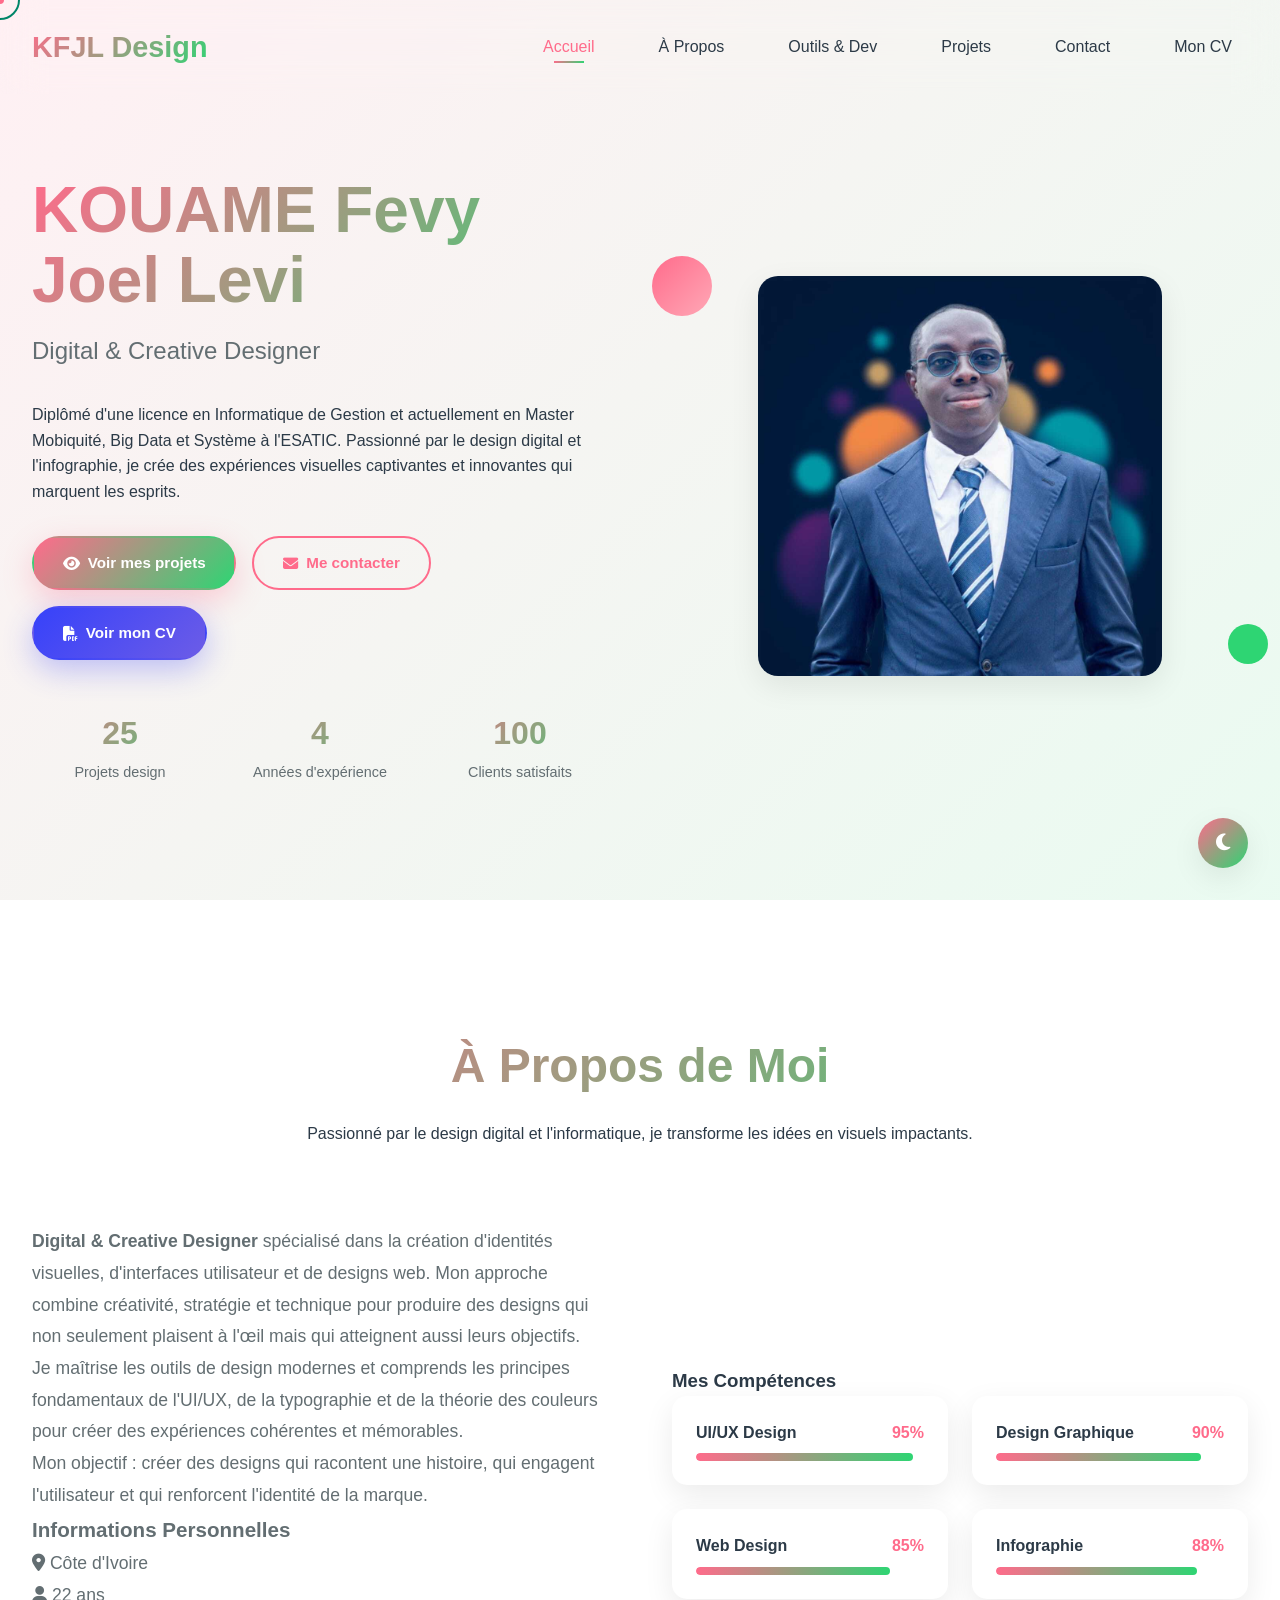
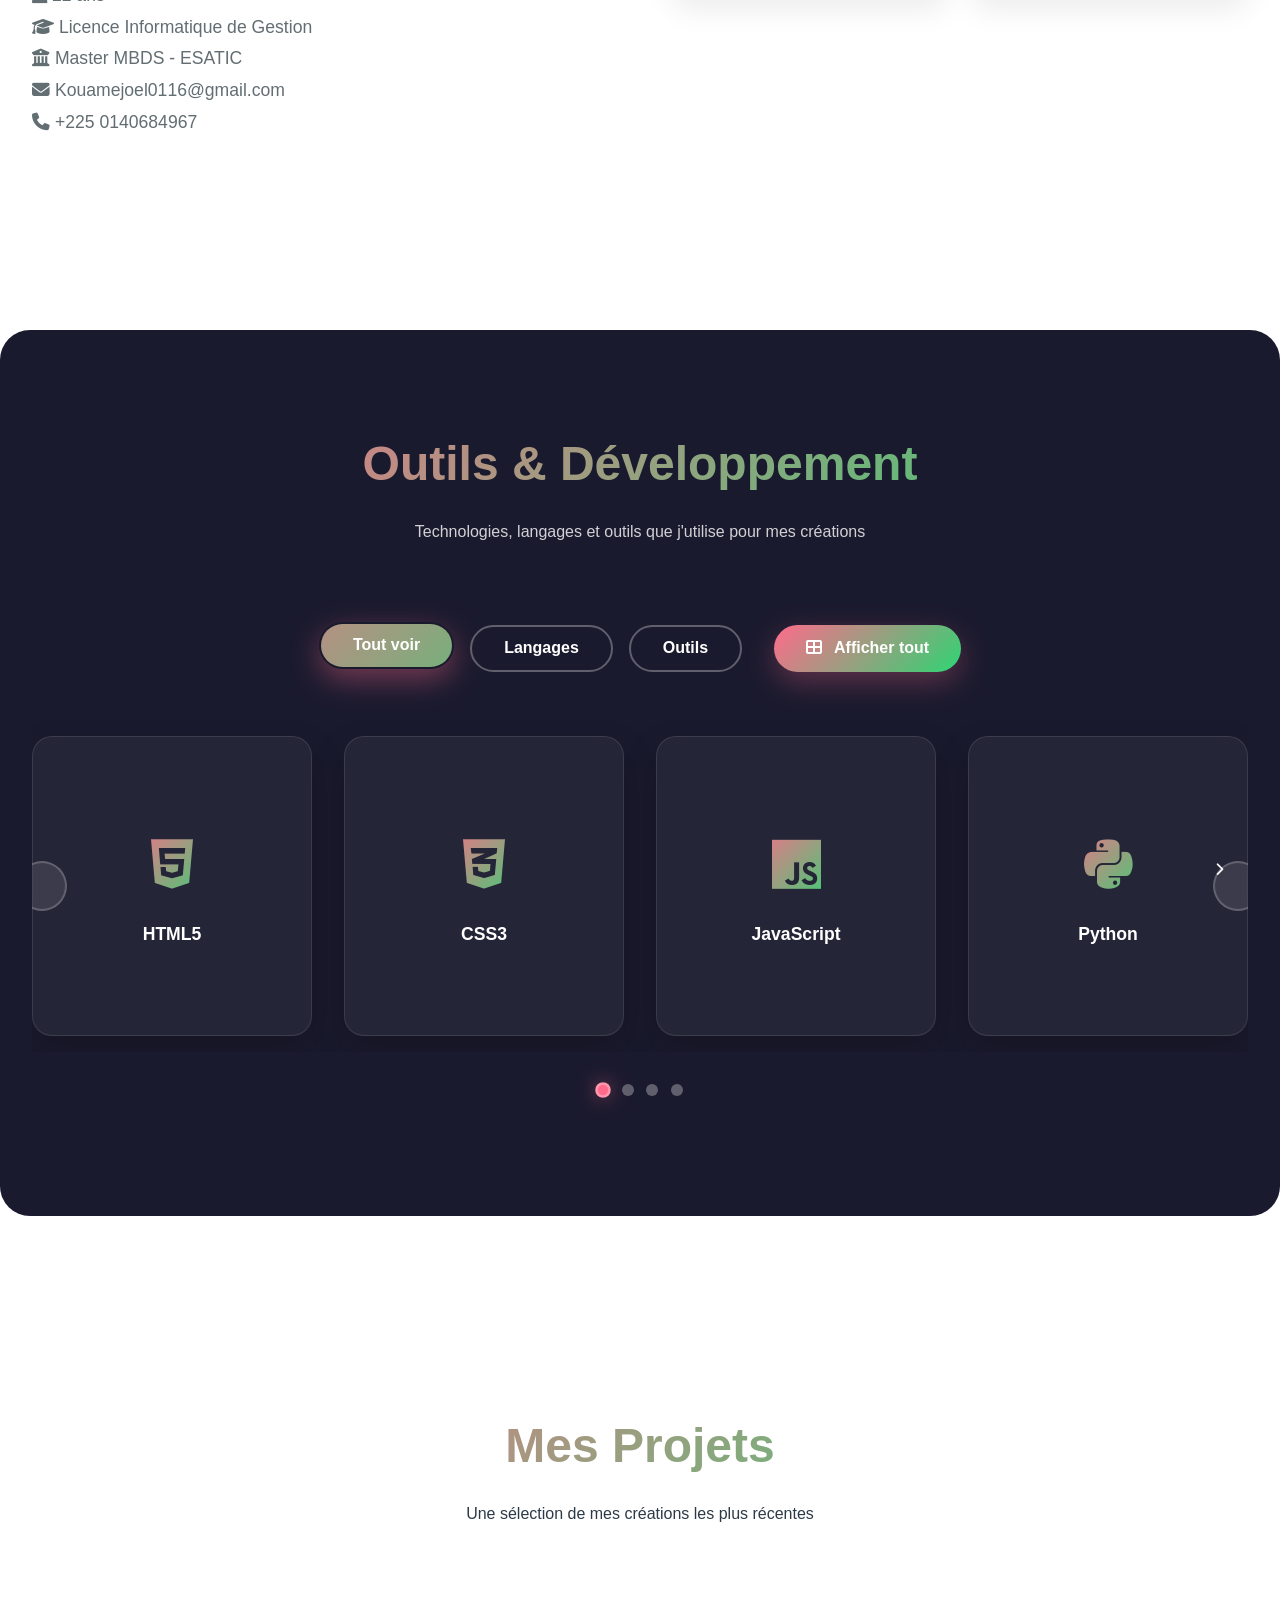
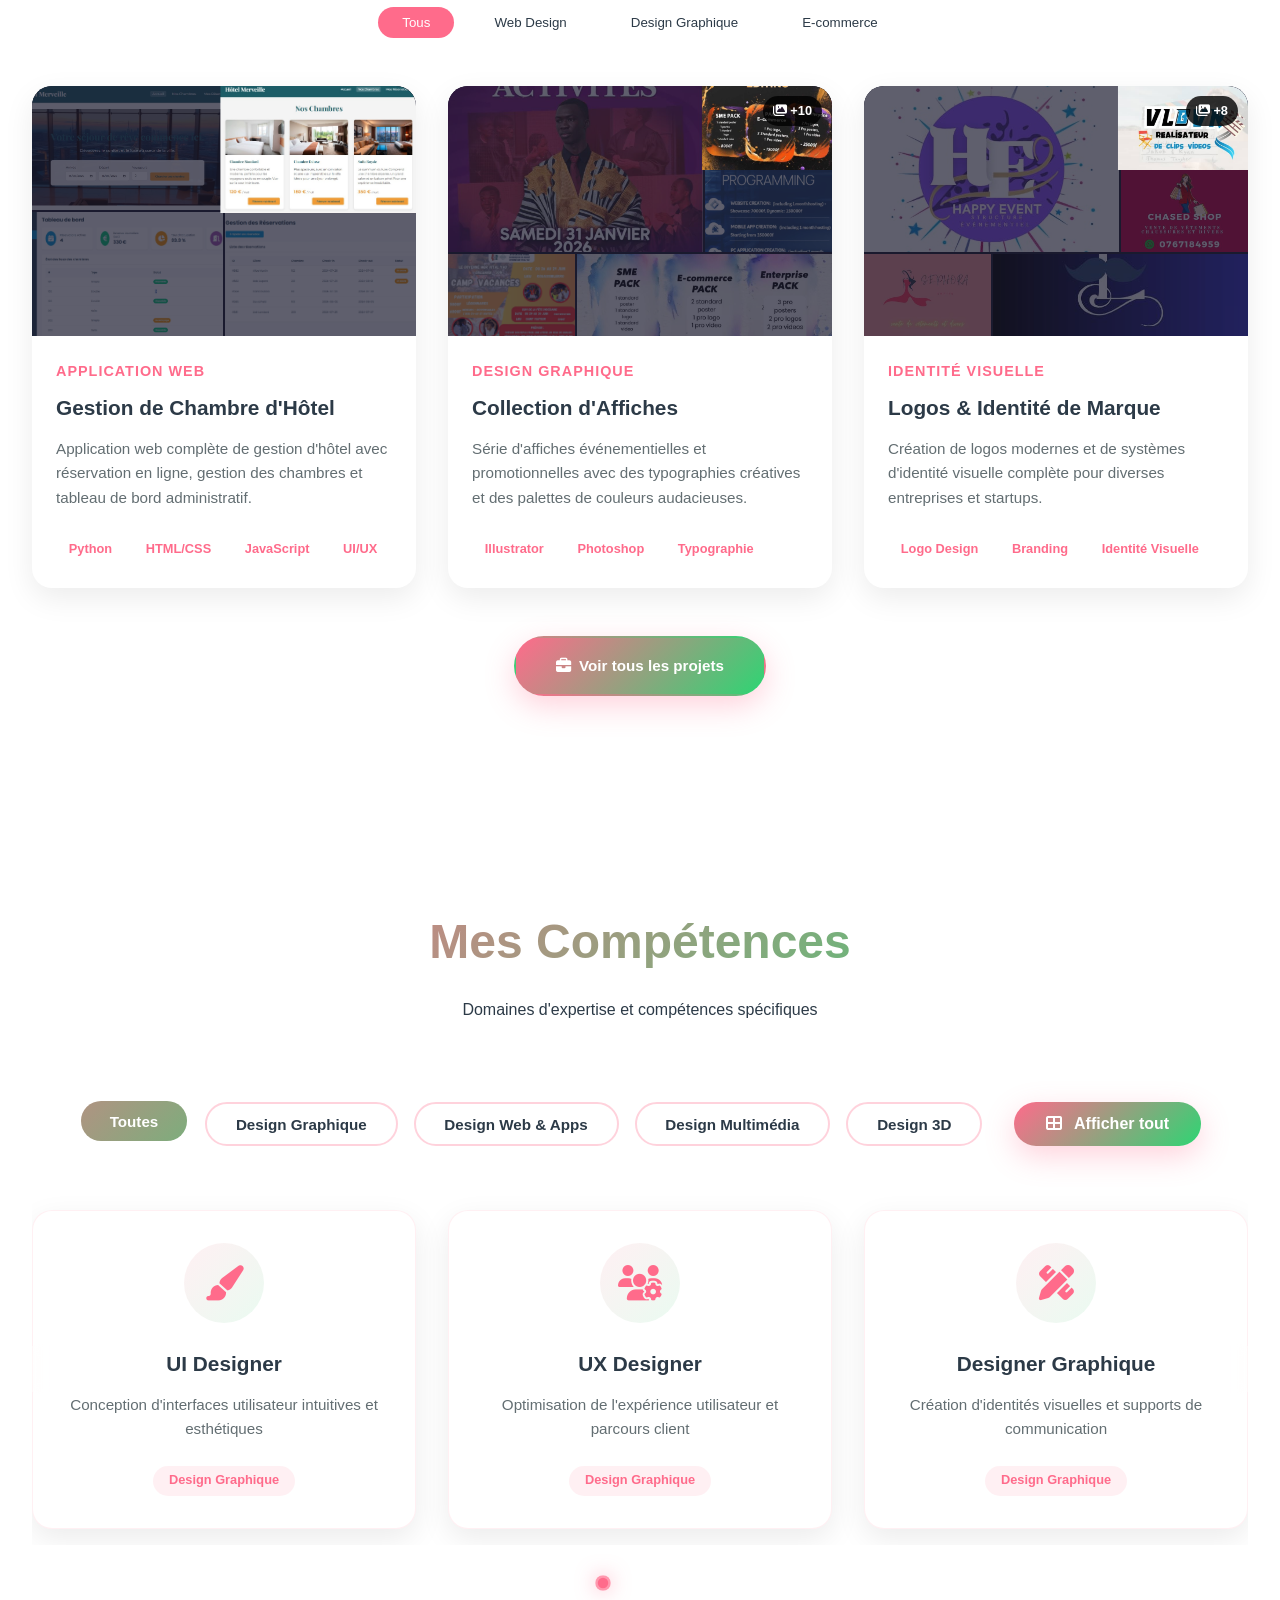
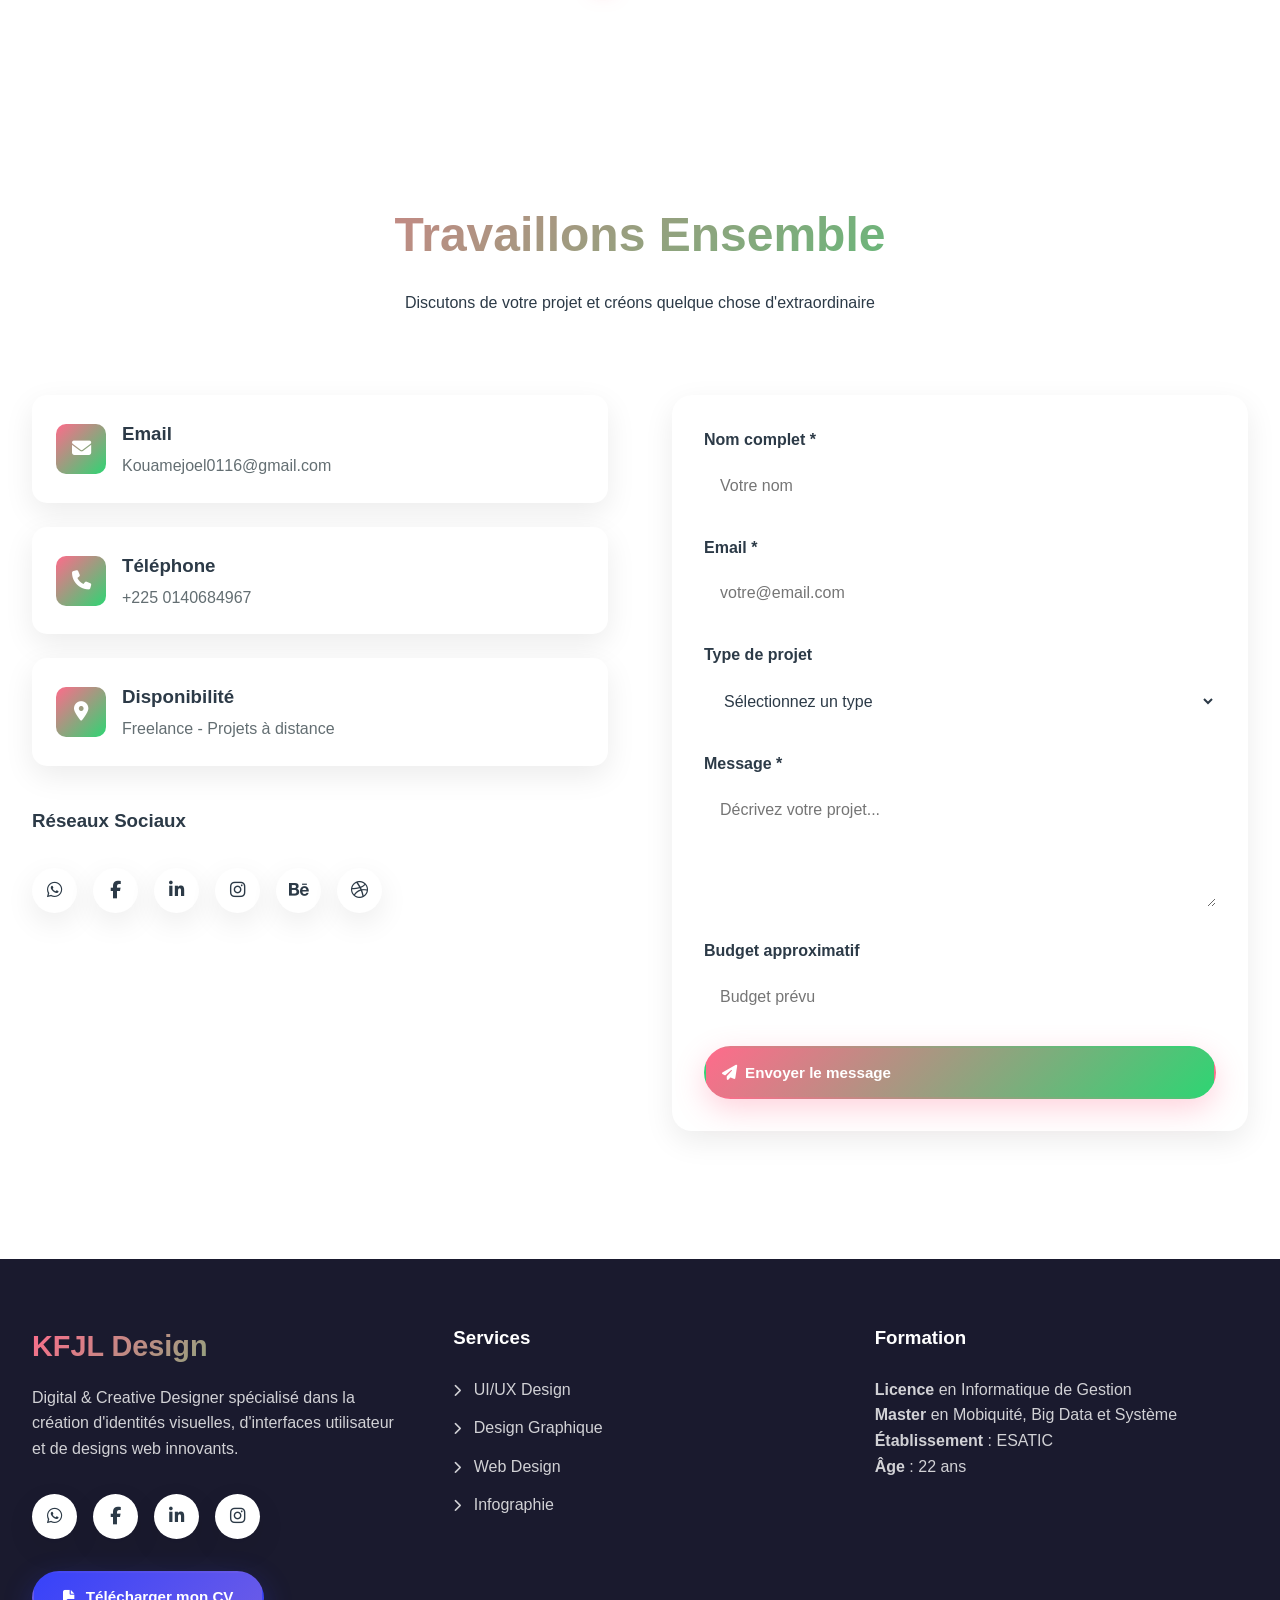
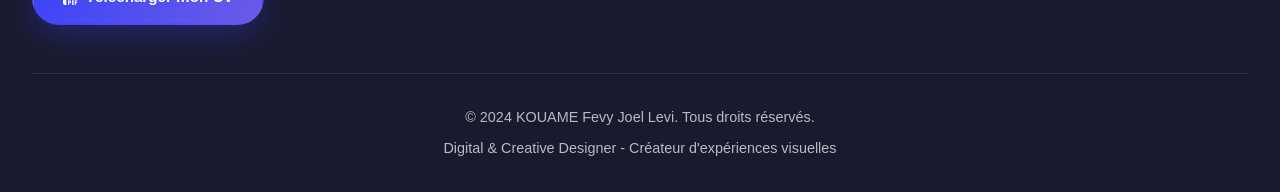
==== portfolio_designer/portfolio-design.html @ b3de9f4f "initial commit" ====
<!DOCTYPE html>
<html lang="fr">
<head>
    <meta charset="UTF-8">
    <meta name="viewport" content="width=device-width, initial-scale=1.0">
    <title>KOUAME Fevy Joel Levi - Digital & Creative Designer</title>
    <link rel="stylesheet" href="css/style.css">
    <link rel="stylesheet" href="css/responsive.css">
    <link rel="stylesheet" href="css/gallery.css">
    <link rel="stylesheet" href="https://cdnjs.cloudflare.com/ajax/libs/font-awesome/6.4.0/css/all.min.css">
</head>
<body>

    <!-- <div class="transition-screen" id="transitionScreen">...</div> -->

    <!-- Scroll Progress -->
    <div class="scroll-progress" id="scrollProgress"></div>

    <!-- Back to Top -->
    <button class="back-to-top" id="backToTop">
        <i class="fas fa-chevron-up"></i>
    </button>

    <!-- Theme Toggle -->
    <button class="theme-toggle" id="themeToggle">
        <i class="fas fa-moon"></i>
    </button>

    <!-- Custom Cursor -->
    <div class="cursor"></div>
    <div class="cursor-dot"></div>

    <!-- Navigation -->
    <nav id="navbar">
        <div class="nav-container">
            <a href="#" class="logo">KFJL Design</a>
            
            <div class="menu-toggle" id="menuToggle">
                <span></span>
                <span></span>
                <span></span>
            </div>
            
            <ul class="nav-links" id="navLinks">
                <li><a href="#home" class="active">Accueil</a></li>
                <li><a href="#about">À Propos</a></li>
                <li><a href="#tools">Outils & Dev</a></li>
                <li><a href="#projects">Projets</a></li>
                <li><a href="#contact">Contact</a></li>
                <li><a href="#" id="cvButton">Mon CV</a></li>
            </ul>
        </div>
    </nav>

    <!-- Hero Section -->
    <section class="hero" id="home">
        <div class="hero-bg"></div>
        <div class="hero-content">
            <div class="hero-text">
                <h1>KOUAME Fevy Joel Levi</h1>
                <h2>Digital & Creative Designer</h2>
                <p class="hero-description">
                    Diplômé d'une licence en Informatique de Gestion et actuellement en Master Mobiquité, Big Data et Système à l'ESATIC. Passionné par le design digital et l'infographie, je crée des expériences visuelles captivantes et innovantes qui marquent les esprits.
                </p>
                
                <div class="hero-buttons">
                    <a href="#projects" class="btn btn-primary">
                        <i class="fas fa-eye"></i>
                        Voir mes projets
                    </a>
                    <a href="#contact" class="btn btn-secondary">
                        <i class="fas fa-envelope"></i>
                        Me contacter
                    </a>
                    <a href="#" class="btn btn-cv" id="heroCvButton">
                        <i class="fas fa-file-pdf"></i>
                        Voir mon CV
                    </a>
                </div>

                <div class="hero-stats">
                    <div class="stat-item">
                        <span class="stat-number" data-count="25">0</span>
                        <span class="stat-label">Projets design</span>
                    </div>
                    <div class="stat-item">
                        <span class="stat-number" data-count="4">0</span>
                        <span class="stat-label">Années d'expérience</span>
                    </div>
                    <div class="stat-item">
                        <span class="stat-number" data-count="100">0</span>
                        <span class="stat-label">Clients satisfaits</span>
                    </div>
                </div>
            </div>
            
            <div class="hero-image">
                <img src="images/hero/profil.jpg" alt="KOUAME Fevy Joel Levi - Digital Designer" onerror="this.src='https://via.placeholder.com/400x400/FF6B8B/ffffff?text=KFJL+Design'">
                
                <div class="floating-element" style="top: -20px; left: -20px; width: 60px; height: 60px; background: linear-gradient(135deg, var(--primary), var(--primary-light)); border-radius: 50%;"></div>
                <div class="floating-element" style="bottom: 20px; right: -20px; width: 40px; height: 40px; background: linear-gradient(135deg, var(--secondary), #2ed573); border-radius: 50%;"></div>
            </div>
        </div>
    </section>

    <!-- About Section -->
    <section class="about" id="about">
        <div class="container">
            <div class="section-title animate">
                <h2>À Propos de Moi</h2>
                <p class="section-subtitle">
                    Passionné par le design digital et l'informatique, je transforme les idées en visuels impactants.
                </p>
            </div>
            
            <div class="about-content">
                <div class="about-text animate">
                    <p><strong>Digital & Creative Designer</strong> spécialisé dans la création d'identités visuelles, d'interfaces utilisateur et de designs web. Mon approche combine créativité, stratégie et technique pour produire des designs qui non seulement plaisent à l'œil mais qui atteignent aussi leurs objectifs.</p>
                    <p>Je maîtrise les outils de design modernes et comprends les principes fondamentaux de l'UI/UX, de la typographie et de la théorie des couleurs pour créer des expériences cohérentes et mémorables.</p>
                    <p>Mon objectif : créer des designs qui racontent une histoire, qui engagent l'utilisateur et qui renforcent l'identité de la marque.</p>
                    
                    <div class="personal-info">
                        <h3>Informations Personnelles</h3>
                        <div class="info-grid">
                            <div class="info-item">
                                <i class="fas fa-map-marker-alt"></i>
                                <span>Côte d'Ivoire</span>
                            </div>
                            <div class="info-item">
                                <i class="fas fa-user"></i>
                                <span>22 ans</span>
                            </div>
                            <div class="info-item">
                                <i class="fas fa-graduation-cap"></i>
                                <span>Licence Informatique de Gestion</span>
                            </div>
                            <div class="info-item">
                                <i class="fas fa-university"></i>
                                <span>Master MBDS - ESATIC</span>
                            </div>
                            <div class="info-item">
                                <i class="fas fa-envelope"></i>
                                <span>Kouamejoel0116@gmail.com</span>
                            </div>
                            <div class="info-item">
                                <i class="fas fa-phone"></i>
                                <span>+225 0140684967</span>
                            </div>
                        </div>
                    </div>
                </div>
                
                <div class="animate">
                    <h3>Mes Compétences</h3>
                    <div class="skills-grid">
                        <div class="skill-item">
                            <div class="skill-header">
                                <span class="skill-name">UI/UX Design</span>
                                <span class="skill-percentage">95%</span>
                            </div>
                            <div class="skill-bar">
                                <div class="skill-progress" data-width="95"></div>
                            </div>
                        </div>
                        
                        <div class="skill-item">
                            <div class="skill-header">
                                <span class="skill-name">Design Graphique</span>
                                <span class="skill-percentage">90%</span>
                            </div>
                            <div class="skill-bar">
                                <div class="skill-progress" data-width="90"></div>
                            </div>
                        </div>
                        
                        <div class="skill-item">
                            <div class="skill-header">
                                <span class="skill-name">Web Design</span>
                                <span class="skill-percentage">85%</span>
                            </div>
                            <div class="skill-bar">
                                <div class="skill-progress" data-width="85"></div>
                            </div>
                        </div>
                        
                        <div class="skill-item">
                            <div class="skill-header">
                                <span class="skill-name">Infographie</span>
                                <span class="skill-percentage">88%</span>
                            </div>
                            <div class="skill-bar">
                                <div class="skill-progress" data-width="88"></div>
                            </div>
                        </div>
                    </div>
                </div>
            </div>
        </div>
    </section>

   <!-- Tools & Development Section -->
    <section class="tools-section" id="tools">
        <div class="container">
            <div class="section-title animate">
                <h2 style="color: white;">Outils & Développement</h2>
                <p style="color: rgba(255, 255, 255, 0.8); max-width: 600px; margin: 0 auto;">
                    Technologies, langages et outils que j'utilise pour mes créations
                </p>
            </div>
            
            <!-- Catégories Outils -->
            <div class="tools-categories animate">
                <button class="category-btn active" data-category="all">Tout voir</button>
                <button class="category-btn" data-category="langages">Langages</button>
                <button class="category-btn" data-category="outils">Outils</button>
                <button class="view-toggle-btn" id="toolsToggle">
                    <i class="fas fa-th-large"></i> Afficher tout
                </button>
            </div>
            
            <!-- Conteneur principal -->
            <div class="tools-wrapper">
                <!-- Carrousel Outils -->
                <div class="tools-carousel-container">
                    <button class="carousel-nav carousel-prev" id="toolsPrev">
                        <i class="fas fa-chevron-left"></i>
                    </button>
                    
                    <div class="tools-carousel" id="toolsCarousel">
                        <!-- Langages de Programmation -->
                        <div class="tool-card" data-category="langages">
                            <div class="tool-card-inner">
                                <div class="tool-card-front">
                                    <div class="tool-logo">
                                        <i class="fab fa-html5"></i>
                                    </div>
                                    <div class="tool-name">HTML5</div>
                                </div>
                                <div class="tool-card-back">
                                    <h4>HTML5</h4>
                                    <p>Structure sémantique et accessible pour le web moderne</p>
                                    <span class="tool-experience">3+ ans</span>
                                </div>
                            </div>
                        </div>
                        
                        <div class="tool-card" data-category="langages">
                            <div class="tool-card-inner">
                                <div class="tool-card-front">
                                    <div class="tool-logo">
                                        <i class="fab fa-css3-alt"></i>
                                    </div>
                                    <div class="tool-name">CSS3</div>
                                </div>
                                <div class="tool-card-back">
                                    <h4>CSS3</h4>
                                    <p>Styles avancés, animations et design responsive</p>
                                    <span class="tool-experience">3+ ans</span>
                                </div>
                            </div>
                        </div>
                        
                        <div class="tool-card" data-category="langages">
                            <div class="tool-card-inner">
                                <div class="tool-card-front">
                                    <div class="tool-logo">
                                        <i class="fab fa-js"></i>
                                    </div>
                                    <div class="tool-name">JavaScript</div>
                                </div>
                                <div class="tool-card-back">
                                    <h4>JavaScript</h4>
                                    <p>Interactivité et dynamisme pour applications web</p>
                                    <span class="tool-experience">2+ ans</span>
                                </div>
                            </div>
                        </div>
                        
                        <div class="tool-card" data-category="langages">
                            <div class="tool-card-inner">
                                <div class="tool-card-front">
                                    <div class="tool-logo">
                                        <i class="fab fa-python"></i>
                                    </div>
                                    <div class="tool-name">Python</div>
                                </div>
                                <div class="tool-card-back">
                                    <h4>Python</h4>
                                    <p>Développement backend et analyse de données</p>
                                    <span class="tool-experience">2+ ans</span>
                                </div>
                            </div>
                        </div>
                        
                        <div class="tool-card" data-category="langages">
                            <div class="tool-card-inner">
                                <div class="tool-card-front">
                                    <div class="tool-logo">
                                        <i class="fab fa-java"></i>
                                    </div>
                                    <div class="tool-name">Java</div>
                                </div>
                                <div class="tool-card-back">
                                    <h4>Java</h4>
                                    <p>Applications robustes et multiplateformes</p>
                                    <span class="tool-experience">1+ ans</span>
                                </div>
                            </div>
                        </div>
                        
                        <div class="tool-card" data-category="langages">
                            <div class="tool-card-inner">
                                <div class="tool-card-front">
                                    <div class="tool-logo">
                                        <i class="fas fa-database"></i>
                                    </div>
                                    <div class="tool-name">MySQL</div>
                                </div>
                                <div class="tool-card-back">
                                    <h4>MySQL</h4>
                                    <p>Gestion de bases de données relationnelles</p>
                                    <span class="tool-experience">2+ ans</span>
                                </div>
                            </div>
                        </div>
                        
                        <div class="tool-card" data-category="langages">
                            <div class="tool-card-inner">
                                <div class="tool-card-front">
                                    <div class="tool-logo">
                                        <i class="fab fa-angular"></i>
                                    </div>
                                    <div class="tool-name">Angular</div>
                                </div>
                                <div class="tool-card-back">
                                    <h4>Angular</h4>
                                    <p>Framework pour applications web dynamiques</p>
                                    <span class="tool-experience">1+ ans</span>
                                </div>
                            </div>
                        </div>
                        
                        <!-- Outils Design & Dev -->
                        <div class="tool-card" data-category="outils">
                            <div class="tool-card-inner">
                                <div class="tool-card-front">
                                    <div class="tool-logo">
                                        <i class="fas fa-camera-retro"></i>
                                    </div>
                                    <div class="tool-name">Photoshop</div>
                                </div>
                                <div class="tool-card-back">
                                    <h4>Adobe Photoshop</h4>
                                    <p>Retouche photo et création d'images</p>
                                    <span class="tool-experience">3+ ans</span>
                                </div>
                            </div>
                        </div>
                        
                        <div class="tool-card" data-category="outils">
                            <div class="tool-card-inner">
                                <div class="tool-card-front">
                                    <div class="tool-logo">
                                        <i class="fas fa-paint-brush"></i>
                                    </div>
                                    <div class="tool-name">Illustrator</div>
                                </div>
                                <div class="tool-card-back">
                                    <h4>Adobe Illustrator</h4>
                                    <p>Création vectorielle et illustration</p>
                                    <span class="tool-experience">3+ ans</span>
                                </div>
                            </div>
                        </div>
                        
                        <div class="tool-card" data-category="outils">
                            <div class="tool-card-inner">
                                <div class="tool-card-front">
                                    <div class="tool-logo">
                                        <i class="fas fa-pen-fancy"></i>
                                    </div>
                                    <div class="tool-name">Figma</div>
                                </div>
                                <div class="tool-card-back">
                                    <h4>Figma</h4>
                                    <p>Design collaboratif et prototypage</p>
                                    <span class="tool-experience">2+ ans</span>
                                </div>
                            </div>
                        </div>
                        
                        <div class="tool-card" data-category="outils">
                            <div class="tool-card-inner">
                                <div class="tool-card-front">
                                    <div class="tool-logo">
                                        <i class="fas fa-palette"></i>
                                    </div>
                                    <div class="tool-name">Canva</div>
                                </div>
                                <div class="tool-card-back">
                                    <h4>Canva</h4>
                                    <p>Design rapide et templates créatifs</p>
                                    <span class="tool-experience">3+ ans</span>
                                </div>
                            </div>
                        </div>
                        
                        <div class="tool-card" data-category="outils">
                            <div class="tool-card-inner">
                                <div class="tool-card-front">
                                    <div class="tool-logo">
                                        <i class="fas fa-code"></i>
                                    </div>
                                    <div class="tool-name">VS Code</div>
                                </div>
                                <div class="tool-card-back">
                                    <h4>Visual Studio Code</h4>
                                    <p>Éditeur de code moderne et extensible</p>
                                    <span class="tool-experience">3+ ans</span>
                                </div>
                            </div>
                        </div>
                        
                        <div class="tool-card" data-category="outils">
                            <div class="tool-card-inner">
                                <div class="tool-card-front">
                                    <div class="tool-logo">
                                        <i class="fab fa-github"></i>
                                    </div>
                                    <div class="tool-name">GitHub</div>
                                </div>
                                <div class="tool-card-back">
                                    <h4>GitHub</h4>
                                    <p>Gestion de versions et collaboration</p>
                                    <span class="tool-experience">2+ ans</span>
                                </div>
                            </div>
                        </div>
                        
                        <div class="tool-card" data-category="outils">
                            <div class="tool-card-inner">
                                <div class="tool-card-front">
                                    <div class="tool-logo">
                                        <i class="fas fa-window-maximize"></i>
                                    </div>
                                    <div class="tool-name">Bootstrap</div>
                                </div>
                                <div class="tool-card-back">
                                    <h4>Bootstrap Studio</h4>
                                    <p>Framework CSS pour designs responsives</p>
                                    <span class="tool-experience">2+ ans</span>
                                </div>
                            </div>
                        </div>
                        
                        <div class="tool-card" data-category="outils">
                            <div class="tool-card-inner">
                                <div class="tool-card-front">
                                    <div class="tool-logo">
                                        <i class="fas fa-film"></i>
                                    </div>
                                    <div class="tool-name">Premiere Pro</div>
                                </div>
                                <div class="tool-card-back">
                                    <h4>Adobe Premiere Pro</h4>
                                    <p>Montage vidéo professionnel</p>
                                    <span class="tool-experience">2+ ans</span>
                                </div>
                            </div>
                        </div>
                        
                        <div class="tool-card" data-category="outils">
                            <div class="tool-card-inner">
                                <div class="tool-card-front">
                                    <div class="tool-logo">
                                        <i class="fas fa-video"></i>
                                    </div>
                                    <div class="tool-name">After Effects</div>
                                </div>
                                <div class="tool-card-back">
                                    <h4>After Effects</h4>
                                    <p>Effets visuels et motion design</p>
                                    <span class="tool-experience">1+ ans</span>
                                </div>
                            </div>
                        </div>
                    </div>
                    
                    <button class="carousel-nav carousel-next" id="toolsNext">
                        <i class="fas fa-chevron-right"></i>
                    </button>
                </div>
                
                <!-- Indicateurs de pagination -->
                <div class="carousel-dots" id="toolsDots"></div>
                
                <!-- Message quand aucune catégorie -->
                <div class="no-results" id="toolsNoResults" style="display: none;">
                    <i class="fas fa-search"></i>
                    <p>Aucun outil trouvé dans cette catégorie</p>
                </div>
            </div>
        </div>
    </section>


    <!-- Projects Section -->
    <section class="projects" id="projects">
        <div class="container">
            <div class="section-title animate">
                <h2>Mes Projets</h2>
                <p class="section-subtitle">
                    Une sélection de mes créations les plus récentes
                </p>
            </div>
            
            <div class="projects-filter animate">
                <button class="filter-btn active" data-filter="all">Tous</button>
                <button class="filter-btn" data-filter="web">Web Design</button>
                <button class="filter-btn" data-filter="design">Design Graphique</button>
                <button class="filter-btn" data-filter="ecommerce">E-commerce</button>
            </div>
            
            <div class="projects-grid">
                <!-- Projet 1 - HOTEL -->
                <div class="project-card animate" data-category="web">
                    <div class="project-image">
                        <div class="gallery-container">
                            <!-- Généré dynamiquement par gallery.js -->
                        </div>
                        <div class="project-overlay">
                            <button class="btn btn-primary" onclick="openProjectGallery(1)">
                                <i class="fas fa-expand"></i>
                                Voir les détails
                            </button>
                        </div>
                    </div>
                    <div class="project-info">
                        <div class="project-category">Application Web</div>
                        <h3 class="project-title">Gestion de Chambre d'Hôtel</h3>
                        <p class="project-description">Application web complète de gestion d'hôtel avec réservation en ligne, gestion des chambres et tableau de bord administratif.</p>
                        <div class="project-tags">
                            <span class="tag">Python</span>
                            <span class="tag">HTML/CSS</span>
                            <span class="tag">JavaScript</span>
                            <span class="tag">UI/UX</span>
                        </div>
                    </div>
                </div>
                
                <!-- Projet 2 - AFFICHES -->
                <div class="project-card animate" data-category="design">
                    <div class="project-image">
                        <div class="gallery-container">
                            <!-- Généré dynamiquement par gallery.js -->
                        </div>
                        <div class="project-overlay">
                            <button class="btn btn-primary" onclick="openProjectGallery(2)">
                                <i class="fas fa-expand"></i>
                                Voir les détails
                            </button>
                        </div>
                    </div>
                    <div class="project-info">
                        <div class="project-category">Design Graphique</div>
                        <h3 class="project-title">Collection d'Affiches</h3>
                        <p class="project-description">Série d'affiches événementielles et promotionnelles avec des typographies créatives et des palettes de couleurs audacieuses.</p>
                        <div class="project-tags">
                            <span class="tag">Illustrator</span>
                            <span class="tag">Photoshop</span>
                            <span class="tag">Typographie</span>
                        </div>
                    </div>
                </div>
                
                <!-- Projet 3 - LOGOS -->
                <div class="project-card animate" data-category="design">
                    <div class="project-image">
                        <div class="gallery-container">
                            <!-- Généré dynamiquement par gallery.js -->
                        </div>
                        <div class="project-overlay">
                            <button class="btn btn-primary" onclick="openProjectGallery(3)">
                                <i class="fas fa-expand"></i>
                                Voir les détails
                            </button>
                        </div>
                    </div>
                    <div class="project-info">
                        <div class="project-category">Identité Visuelle</div>
                        <h3 class="project-title">Logos & Identité de Marque</h3>
                        <p class="project-description">Création de logos modernes et de systèmes d'identité visuelle complète pour diverses entreprises et startups.</p>
                        <div class="project-tags">
                            <span class="tag">Logo Design</span>
                            <span class="tag">Branding</span>
                            <span class="tag">Identité Visuelle</span>
                        </div>
                    </div>
                </div>
            </div>
            
            <div style="text-align: center; margin-top: 3rem;" class="animate">
                <a href="#contact" class="btn btn-primary" style="padding: 1rem 2.5rem;">
                    <i class="fas fa-briefcase"></i>
                    Voir tous les projets
                </a>
            </div>
        </div>
    </section>
    
    <!-- Skills Subsection avec catégories -->
    <section class="skills-subsection" id="skills-sub">
        <div class="container">
            <div class="section-title animate">
                <h2>Mes Compétences</h2>
                <p class="section-subtitle">
                    Domaines d'expertise et compétences spécifiques
                </p>
            </div>
            
            <!-- Catégories Compétences -->
            <div class="skills-categories animate">
                <button class="skill-cat-btn active" data-skill-cat="all">Toutes</button>
                <button class="skill-cat-btn" data-skill-cat="graphique">Design Graphique</button>
                <button class="skill-cat-btn" data-skill-cat="web">Design Web & Apps</button>
                <button class="skill-cat-btn" data-skill-cat="multimedia">Design Multimédia</button>
                <button class="skill-cat-btn" data-skill-cat="3d">Design 3D</button>
                <button class="view-toggle-btn" id="skillsToggle">
                    <i class="fas fa-th-large"></i> Afficher tout
                </button>
            </div>
            
            <!-- Conteneur principal -->
            <div class="skills-wrapper">
                <!-- Carrousel Compétences -->
                <div class="skills-carousel-container">
                    <button class="carousel-nav carousel-prev" id="skillsPrev">
                        <i class="fas fa-chevron-left"></i>
                    </button>
                    
                    <div class="skills-carousel" id="skillsCarousel">
                        <!-- Design Graphique -->
                        <div class="skill-card-modern" data-skill-cat="graphique">
                            <div class="skill-card-content">
                                <div class="skill-icon-modern">
                                    <i class="fas fa-paint-brush"></i>
                                </div>
                                <h3>UI Designer</h3>
                                <p>Conception d'interfaces utilisateur intuitives et esthétiques</p>
                                <div class="skill-badge">Design Graphique</div>
                            </div>
                        </div>
                        
                        <div class="skill-card-modern" data-skill-cat="graphique">
                            <div class="skill-card-content">
                                <div class="skill-icon-modern">
                                    <i class="fas fa-users-cog"></i>
                                </div>
                                <h3>UX Designer</h3>
                                <p>Optimisation de l'expérience utilisateur et parcours client</p>
                                <div class="skill-badge">Design Graphique</div>
                            </div>
                        </div>
                        
                        <div class="skill-card-modern" data-skill-cat="graphique">
                            <div class="skill-card-content">
                                <div class="skill-icon-modern">
                                    <i class="fas fa-pencil-ruler"></i>
                                </div>
                                <h3>Designer Graphique</h3>
                                <p>Création d'identités visuelles et supports de communication</p>
                                <div class="skill-badge">Design Graphique</div>
                            </div>
                        </div>
                        
                        <!-- Design Web & Applications -->
                        <div class="skill-card-modern" data-skill-cat="web">
                            <div class="skill-card-content">
                                <div class="skill-icon-modern">
                                    <i class="fas fa-laptop-code"></i>
                                </div>
                                <h3>Web Designer</h3>
                                <p>Conception de sites web modernes et responsives</p>
                                <div class="skill-badge">Design Web & Apps</div>
                            </div>
                        </div>
                        
                        <div class="skill-card-modern" data-skill-cat="web">
                            <div class="skill-card-content">
                                <div class="skill-icon-modern">
                                    <i class="fas fa-mobile-alt"></i>
                                </div>
                                <h3>UI Designer</h3>
                                <p>Design d'interfaces pour applications mobiles et web</p>
                                <div class="skill-badge">Design Web & Apps</div>
                            </div>
                        </div>
                        
                        <div class="skill-card-modern" data-skill-cat="web">
                            <div class="skill-card-content">
                                <div class="skill-icon-modern">
                                    <i class="fas fa-project-diagram"></i>
                                </div>
                                <h3>UX Designer</h3>
                                <p>Architecture de l'information et tests utilisateurs</p>
                                <div class="skill-badge">Design Web & Apps</div>
                            </div>
                        </div>
                        
                        <!-- Design Multimédia -->
                        <div class="skill-card-modern" data-skill-cat="multimedia">
                            <div class="skill-card-content">
                                <div class="skill-icon-modern">
                                    <i class="fas fa-video"></i>
                                </div>
                                <h3>Monteur Vidéo</h3>
                                <p>Montage et post-production vidéo professionnelle</p>
                                <div class="skill-badge">Design Multimédia</div>
                            </div>
                        </div>
                        
                        <div class="skill-card-modern" data-skill-cat="multimedia">
                            <div class="skill-card-content">
                                <div class="skill-icon-modern">
                                    <i class="fas fa-camera"></i>
                                </div>
                                <h3>Créateur de Contenus</h3>
                                <p>Création de contenu pour réseaux sociaux et marketing</p>
                                <div class="skill-badge">Design Multimédia</div>
                            </div>
                        </div>
                        
                        <div class="skill-card-modern" data-skill-cat="multimedia">
                            <div class="skill-card-content">
                                <div class="skill-icon-modern">
                                    <i class="fas fa-photo-video"></i>
                                </div>
                                <h3>Designer Multimédia</h3>
                                <p>Créations interactives et multimédia</p>
                                <div class="skill-badge">Design Multimédia</div>
                            </div>
                        </div>
                        
                        <!-- Design 3D -->
                        <div class="skill-card-modern" data-skill-cat="3d">
                            <div class="skill-card-content">
                                <div class="skill-icon-modern">
                                    <i class="fas fa-cube"></i>
                                </div>
                                <h3>Modeleur 3D</h3>
                                <p>Modélisation d'objets et d'environnements 3D</p>
                                <div class="skill-badge">Design 3D</div>
                            </div>
                        </div>
                        
                        <div class="skill-card-modern" data-skill-cat="3d">
                            <div class="skill-card-content">
                                <div class="skill-icon-modern">
                                    <i class="fas fa-shapes"></i>
                                </div>
                                <h3>Designer 3D</h3>
                                <p>Création de concepts et visualisations 3D</p>
                                <div class="skill-badge">Design 3D</div>
                            </div>
                        </div>
                    </div>
                    
                    <button class="carousel-nav carousel-next" id="skillsNext">
                        <i class="fas fa-chevron-right"></i>
                    </button>
                </div>
                
                <!-- Indicateurs de pagination -->
                <div class="carousel-dots" id="skillsDots"></div>
                
                <!-- Message quand aucune catégorie -->
                <div class="no-results" id="skillsNoResults" style="display: none;">
                    <i class="fas fa-search"></i>
                    <p>Aucune compétence trouvée dans cette catégorie</p>
                </div>
            </div>
        </div>
    </section>

    <!-- Contact Section -->
    <section class="contact" id="contact">
        <div class="container">
            <div class="section-title animate">
                <h2>Travaillons Ensemble</h2>
                <p class="section-subtitle">
                    Discutons de votre projet et créons quelque chose d'extraordinaire
                </p>
            </div>
            
            <div class="contact-content">
                <div class="contact-info animate">
                    <div class="contact-item">
                        <div class="contact-icon">
                            <i class="fas fa-envelope"></i>
                        </div>
                        <div>
                            <h3 style="color: var(--text-dark); margin-bottom: 0.25rem;">Email</h3>
                            <p style="color: var(--text-light);">Kouamejoel0116@gmail.com</p>
                        </div>
                    </div>
                    
                    <div class="contact-item">
                        <div class="contact-icon">
                            <i class="fas fa-phone"></i>
                        </div>
                        <div>
                            <h3 style="color: var(--text-dark); margin-bottom: 0.25rem;">Téléphone</h3>
                            <p style="color: var(--text-light);">+225 0140684967</p>
                        </div>
                    </div>
                    
                    <div class="contact-item">
                        <div class="contact-icon">
                            <i class="fas fa-map-marker-alt"></i>
                        </div>
                        <div>
                            <h3 style="color: var(--text-dark); margin-bottom: 0.25rem;">Disponibilité</h3>
                            <p style="color: var(--text-light);">Freelance - Projets à distance</p>
                        </div>
                    </div>
                    
                    <div style="margin-top: 1rem;">
                        <h3 style="color: var(--text-dark); margin-bottom: 1rem;">Réseaux Sociaux</h3>
                        <div class="social-links">
                            <a href="https://wa.me/2250140684967" target="_blank" class="social-link" title="WhatsApp">
                                <i class="fab fa-whatsapp"></i>
                            </a>
                            <a href="https://www.facebook.com/share/1GpmksQmVg/" target="_blank" class="social-link" title="Facebook">
                                <i class="fab fa-facebook-f"></i>
                            </a>
                            <a href="https://www.linkedin.com/in/fevy-joel-levi-kouame-34b496250?utm_source=share&utm_campaign=share_via&utm_content=profile&utm_medium=android_app" target="_blank" class="social-link" title="LinkedIn">
                                <i class="fab fa-linkedin-in"></i>
                            </a>
                            <a href="https://instagram.com" target="_blank" class="social-link" title="Instagram">
                                <i class="fab fa-instagram"></i>
                            </a>
                            <a href="https://behance.net" target="_blank" class="social-link" title="Behance">
                                <i class="fab fa-behance"></i>
                            </a>
                            <a href="https://dribbble.com" target="_blank" class="social-link" title="Dribbble">
                                <i class="fab fa-dribbble"></i>
                            </a>
                        </div>
                    </div>
                </div>
                
                <form class="contact-form animate" id="contactForm">
                    <div class="form-group">
                        <label for="name">Nom complet *</label>
                        <input type="text" id="name" class="form-control" required placeholder="Votre nom">
                    </div>
                    
                    <div class="form-group">
                        <label for="email">Email *</label>
                        <input type="email" id="email" class="form-control" required placeholder="votre@email.com">
                    </div>
                    
                    <div class="form-group">
                        <label for="subject">Type de projet</label>
                        <select id="subject" class="form-control">
                            <option value="">Sélectionnez un type</option>
                            <option value="logo">Logo & Identité</option>
                            <option value="web">Site Web</option>
                            <option value="print">Design Print</option>
                            <option value="uiux">UI/UX Design</option>
                            <option value="other">Autre</option>
                        </select>
                    </div>
                    
                    <div class="form-group">
                        <label for="message">Message *</label>
                        <textarea id="message" class="form-control" rows="5" required placeholder="Décrivez votre projet..."></textarea>
                    </div>
                    
                    <div class="form-group">
                        <label for="budget">Budget approximatif</label>
                        <input type="text" id="budget" class="form-control" placeholder="Budget prévu">
                    </div>
                    
                    <button type="submit" class="btn btn-primary" style="width: 100%; padding: 1rem;">
                        <i class="fas fa-paper-plane"></i>
                        Envoyer le message
                    </button>
                </form>
            </div>
        </div>
    </section>

    <!-- Footer -->
    <footer>
        <div class="footer-content">
            <div class="footer-grid">
                <div>
                    <div class="footer-logo">KFJL Design</div>
                    <p style="color: rgba(255, 255, 255, 0.8); line-height: 1.6; margin-bottom: 1.5rem;">
                        Digital & Creative Designer spécialisé dans la création d'identités visuelles, d'interfaces utilisateur et de designs web innovants.
                    </p>
                    <div class="social-links">
                        <a href="https://wa.me/2250140684967" target="_blank" class="social-link">
                            <i class="fab fa-whatsapp"></i>
                        </a>
                        <a href="https://www.facebook.com/share/1GpmksQmVg/" target="_blank" class="social-link">
                            <i class="fab fa-facebook-f"></i>
                        </a>
                        <a href="https://www.linkedin.com/in/fevy-joel-levi-kouame-34b496250?utm_source=share&utm_campaign=share_via&utm_content=profile&utm_medium=android_app" target="_blank" class="social-link">
                            <i class="fab fa-linkedin-in"></i>
                        </a>
                        <a href="https://instagram.com" target="_blank" class="social-link">
                            <i class="fab fa-instagram"></i>
                        </a>
                    </div>
                    
                    <div style="margin-top: 2rem;">
                        <a href="#" class="btn btn-cv" id="footerCvButton" style="color: white;">
                            <i class="fas fa-file-pdf"></i>
                            Télécharger mon CV
                        </a>
                    </div>
                </div>
                
                <div>
                    <h3 style="color: white; margin-bottom: 1.5rem;">Services</h3>
                    <ul style="list-style: none; padding: 0;">
                        <li style="margin-bottom: 0.8rem;">
                            <a href="#" style="color: rgba(255, 255, 255, 0.8); text-decoration: none; transition: var(--transition);">
                                <i class="fas fa-chevron-right" style="margin-right: 0.5rem; font-size: 0.8rem;"></i>
                                UI/UX Design
                            </a>
                        </li>
                        <li style="margin-bottom: 0.8rem;">
                            <a href="#" style="color: rgba(255, 255, 255, 0.8); text-decoration: none; transition: var(--transition);">
                                <i class="fas fa-chevron-right" style="margin-right: 0.5rem; font-size: 0.8rem;"></i>
                                Design Graphique
                            </a>
                        </li>
                        <li style="margin-bottom: 0.8rem;">
                            <a href="#" style="color: rgba(255, 255, 255, 0.8); text-decoration: none; transition: var(--transition);">
                                <i class="fas fa-chevron-right" style="margin-right: 0.5rem; font-size: 0.8rem;"></i>
                                Web Design
                            </a>
                        </li>
                        <li style="margin-bottom: 0.8rem;">
                            <a href="#" style="color: rgba(255, 255, 255, 0.8); text-decoration: none; transition: var(--transition);">
                                <i class="fas fa-chevron-right" style="margin-right: 0.5rem; font-size: 0.8rem;"></i>
                                Infographie
                            </a>
                        </li>
                    </ul>
                </div>
                
                <div>
                    <h3 style="color: white; margin-bottom: 1.5rem;">Formation</h3>
                    <div style="color: rgba(255, 255, 255, 0.8); line-height: 1.6;">
                        <p><strong>Licence</strong> en Informatique de Gestion</p>
                        <p><strong>Master</strong> en Mobiquité, Big Data et Système</p>
                        <p><strong>Établissement</strong> : ESATIC</p>
                        <p><strong>Âge</strong> : 22 ans</p>
                    </div>
                </div>
            </div>
            
            <div class="footer-bottom">
                <p>© 2024 KOUAME Fevy Joel Levi. Tous droits réservés.</p>
                <p style="margin-top: 0.5rem;">Digital & Creative Designer - Créateur d'expériences visuelles</p>
            </div>
        </div>
    </footer>

    <!-- Scripts -->
    <script src="js/main.js"></script>
    <script src="js/animations.js"></script>
    <script src="js/gallery.js"></script>
</body>
</html>
---- portfolio_designer/css/style.css ----
/* Styles pour la transition */
@import url('https://fonts.googleapis.com/css2?family=Cormorant+Garamond:wght@400;500;600;700&family=Marcellus&display=swap');

.transition-screen {
    position: fixed;
    top: 0;
    left: 0;
    width: 100%;
    height: 100%;
    background: linear-gradient(135deg, #0a0a0a 0%, #1a1a1a 100%);
    z-index: 9999;
    display: flex;
    align-items: center;
    justify-content: center;
    opacity: 0;
    animation: fadeIn 0.8s ease forwards;
}

.transition-content {
    width: 90%;
    max-width: 800px;
    text-align: center;
    padding: 2rem;
}

.transition-title {
    font-family: 'Marcellus', serif;
    font-size: 3rem;
    color: #fff;
    margin-bottom: 2rem;
    opacity: 0;
    animation: slideDown 1s ease forwards 0.3s;
}

.transition-text {
    font-family: 'Cormorant Garamont', serif;
    font-size: 1.3rem;
    color: #ccc;
    line-height: 1.8;
    margin-bottom: 3rem;
    opacity: 0;
    animation: fadeIn 1s ease forwards 0.8s;
    text-align: justify;
    text-align-last: center;
}

.countdown {
    margin: 2rem 0;
    opacity: 0;
    animation: fadeIn 1s ease forwards 1.5s;
}

.countdown-number {
    font-family: 'Cormorant Garamond', serif;
    font-size: 4rem;
    font-weight: 600;
    color: #fff;
    margin-bottom: 0.5rem;
}

.countdown-label {
    font-family: 'Cormorant Garamond', serif;
    font-size: 1.1rem;
    color: #999;
    text-transform: uppercase;
    letter-spacing: 1px;
}

.skip-btn {
    background: transparent;
    border: 1px solid rgba(255, 255, 255, 0.3);
    color: #fff;
    padding: 0.8rem 2rem;
    border-radius: 25px;
    font-family: 'Cormorant Garamond', serif;
    font-size: 1.1rem;
    cursor: pointer;
    margin-top: 2rem;
    opacity: 0;
    animation: fadeIn 1s ease forwards 2s;
    transition: all 0.3s ease;
}

.skip-btn:hover {
    background: rgba(255, 255, 255, 0.1);
    transform: translateY(-2px);
}

/* Animations */
@keyframes fadeIn {
    to { opacity: 1; }
}

@keyframes slideDown {
    from {
        opacity: 0;
        transform: translateY(-20px);
    }
    to {
        opacity: 1;
        transform: translateY(0);
    }
}

/* Disparition */
.transition-screen.fade-out {
    animation: fadeOutScreen 1s ease forwards;
}

@keyframes fadeOutScreen {
    0% { opacity: 1; }
    100% { opacity: 0; visibility: hidden; }
}

/* Empêcher le défilement pendant la transition */
body.transition-active {
    overflow: hidden;
}

/* Responsive */
@media (max-width: 768px) {
    .transition-title {
        font-size: 2.5rem;
    }
    
    .transition-text {
        font-size: 1.2rem;
        line-height: 1.7;
    }
    
    .countdown-number {
        font-size: 3.5rem;
    }
}



/* ========== VARIABLES & RESET ========== */
:root {
    --primary: #FF6B8B;
    --primary-dark: #FF4757;
    --primary-light: #FFA8B6;
    --secondary: #2ED573;
    --accent: #3742FA;
    --bg-light: #ffffff;
    --bg-dark: #1a1a2e;
    --text-dark: #2C3A47;
    --text-light: #636e72;
    --text-lighter: #b2bec3;
    --card-bg-light: #ffffff;
    --card-bg-dark: #16213e;
    --shadow: 0 10px 30px rgba(0, 0, 0, 0.08);
    --transition: all 0.3s cubic-bezier(0.4, 0, 0.2, 1);
}

[data-theme="dark"] {
    --bg-light: #0f172a;
    --bg-dark: #1e293b;
    --text-dark: #f1f5f9;
    --text-light: #cbd5e1;
    --text-lighter: #94a3b8;
    --card-bg-light: #1e293b;
    --card-bg-dark: #0f172a;
    --shadow: 0 10px 30px rgba(0, 0, 0, 0.3);
}

* {
    margin: 0;
    padding: 0;
    box-sizing: border-box;
}

html {
    scroll-behavior: smooth;
    scroll-padding-top: 80px;
}

body {
    font-family: -apple-system, BlinkMacSystemFont, 'Segoe UI', Roboto, Oxygen, Ubuntu, sans-serif;
    background: var(--bg-light);
    color: var(--text-dark);
    transition: var(--transition);
    line-height: 1.6;
    overflow-x: hidden;
    cursor: none;
}

/* ========== CUSTOM CURSOR ========== */
.cursor {
    width: 40px;
    height: 40px;
    border: 2px solid var(--primary);
    border-radius: 50%;
    position: fixed;
    pointer-events: none;
    z-index: 9999;
    transition: all 0.2s ease;
    transform: translate(-50%, -50%);
    mix-blend-mode: difference;
}

.cursor-dot {
    width: 8px;
    height: 8px;
    background: var(--primary);
    border-radius: 50%;
    position: fixed;
    pointer-events: none;
    z-index: 9999;
    transition: all 0.1s ease;
    transform: translate(-50%, -50%);
}

.cursor-grow {
    transform: translate(-50%, -50%) scale(1.5);
    background: rgba(255, 107, 139, 0.1);
}

/* ========== SCROLL PROGRESS ========== */
.scroll-progress {
    position: fixed;
    top: 0;
    left: 0;
    width: 0%;
    height: 3px;
    background: linear-gradient(90deg, var(--primary), var(--secondary));
    z-index: 1001;
    transition: width 0.1s ease;
}

/* ========== BACK TO TOP ========== */
.back-to-top {
    position: fixed;
    bottom: 5rem;
    right: 2rem;
    width: 50px;
    height: 50px;
    border-radius: 50%;
    background: linear-gradient(135deg, var(--primary), var(--secondary));
    display: flex;
    align-items: center;
    justify-content: center;
    cursor: none;
    z-index: 100;
    box-shadow: var(--shadow);
    transition: var(--transition);
    opacity: 0;
    visibility: hidden;
    border: none;
    color: white;
    font-size: 1.2rem;
}

.back-to-top.visible {
    opacity: 1;
    visibility: visible;
}

.back-to-top:hover {
    transform: translateY(-5px);
}

/* ========== THEME TOGGLE ========== */
.theme-toggle {
    position: fixed;
    bottom: 2rem;
    right: 2rem;
    width: 50px;
    height: 50px;
    border-radius: 50%;
    background: linear-gradient(135deg, var(--primary), var(--secondary));
    display: flex;
    align-items: center;
    justify-content: center;
    cursor: none;
    z-index: 100;
    box-shadow: var(--shadow);
    transition: var(--transition);
    border: none;
    color: white;
    font-size: 1.2rem;
}

.theme-toggle:hover {
    transform: scale(1.1) rotate(30deg);
}

/* ========== NAVIGATION ========== */
nav {
    position: fixed;
    top: 0;
    left: 0;
    right: 0;
    background: rgba(var(--card-bg-light), 0.95);
    backdrop-filter: blur(20px);
    z-index: 1000;
    padding: 1.5rem 0;
    transition: var(--transition);
    border-bottom: 1px solid rgba(var(--text-light), 0.1);
}

nav.scrolled {
    padding: 1rem 0;
    box-shadow: var(--shadow);
}

.nav-container {
    max-width: 1400px;
    margin: 0 auto;
    padding: 0 2rem;
    display: flex;
    justify-content: space-between;
    align-items: center;
}

.logo {
    font-size: 1.8rem;
    font-weight: 800;
    background: linear-gradient(135deg, var(--primary), var(--secondary));
    -webkit-background-clip: text;
    -webkit-text-fill-color: transparent;
    background-clip: text;
    text-decoration: none;
    position: relative;
}

.nav-links {
    display: flex;
    gap: 2rem;
    list-style: none;
}

.nav-links a {
    text-decoration: none;
    color: var(--text-dark);
    font-weight: 500;
    position: relative;
    transition: var(--transition);
    padding: 0.5rem 1rem;
    border-radius: 20px;
    cursor: none;
}

.nav-links a:hover,
.nav-links a.active {
    color: var(--primary);
    background: rgba(var(--primary), 0.1);
}

.nav-links a::after {
    content: '';
    position: absolute;
    bottom: 0;
    left: 50%;
    transform: translateX(-50%);
    width: 0;
    height: 2px;
    background: linear-gradient(135deg, var(--primary), var(--secondary));
    transition: var(--transition);
}

.nav-links a.active::after {
    width: 30px;
}

.menu-toggle {
    display: none;
    flex-direction: column;
    gap: 6px;
    cursor: none;
    z-index: 1001;
}

.menu-toggle span {
    width: 30px;
    height: 3px;
    background: var(--primary);
    transition: var(--transition);
    border-radius: 3px;
}

/* ========== HERO SECTION ========== */
.hero {
    min-height: 100vh;
    display: flex;
    align-items: center;
    padding: 120px 0 60px;
    position: relative;
    overflow: hidden;
}

.hero-bg {
    position: absolute;
    top: 0;
    left: 0;
    right: 0;
    bottom: 0;
    background: linear-gradient(135deg, rgba(255, 107, 139, 0.1) 0%, rgba(46, 213, 115, 0.1) 100%);
    z-index: -1;
}

.hero-content {
    max-width: 1400px;
    margin: 0 auto;
    padding: 0 2rem;
    display: grid;
    grid-template-columns: 1fr 1fr;
    gap: 4rem;
    align-items: center;
}

.hero-text h1 {
    font-size: clamp(2.5rem, 5vw, 4rem);
    font-weight: 900;
    line-height: 1.1;
    margin-bottom: 1rem;
    background: linear-gradient(135deg, var(--primary), var(--secondary));
    -webkit-background-clip: text;
    -webkit-text-fill-color: transparent;
    background-clip: text;
}

.hero-text h2 {
    font-size: 1.5rem;
    color: var(--text-light);
    margin-bottom: 2rem;
    font-weight: 400;
}

.hero-buttons {
    display: flex;
    gap: 1rem;
    flex-wrap: wrap;
    margin-top: 2rem;
}

.btn {
    padding: 0.8rem 1.8rem;
    border-radius: 50px;
    text-decoration: none;
    font-weight: 600;
    transition: var(--transition);
    display: inline-flex;
    align-items: center;
    gap: 0.5rem;
    cursor: none;
    border: 2px solid transparent;
    font-size: 0.95rem;
}

.btn-primary {
    background: linear-gradient(135deg, var(--primary), var(--secondary));
    color: white;
    box-shadow: 0 10px 30px rgba(255, 107, 139, 0.3);
}

.btn-primary:hover {
    transform: translateY(-3px);
    box-shadow: 0 15px 40px rgba(255, 107, 139, 0.4);
}

.btn-secondary {
    background: transparent;
    color: var(--primary);
    border-color: var(--primary);
}

.btn-secondary:hover {
    background: var(--primary);
    color: white;
    transform: translateY(-3px);
}

.btn-cv {
    background: linear-gradient(135deg, var(--accent), #6c5ce7);
    color: white;
    box-shadow: 0 10px 30px rgba(55, 66, 250, 0.3);
}

.btn-cv:hover {
    transform: translateY(-3px);
    box-shadow: 0 15px 40px rgba(55, 66, 250, 0.4);
}

.hero-stats {
    display: grid;
    grid-template-columns: repeat(3, 1fr);
    gap: 1.5rem;
    margin-top: 3rem;
}

.stat-item {
    text-align: center;
}

.stat-number {
    font-size: 2rem;
    font-weight: 900;
    background: linear-gradient(135deg, var(--primary), var(--secondary));
    -webkit-background-clip: text;
    -webkit-text-fill-color: transparent;
    background-clip: text;
    display: block;
}

.stat-label {
    color: var(--text-light);
    font-size: 0.9rem;
}

.hero-image {
    position: relative;
    text-align: center;
}

.hero-image img {
    width: 70%;
    height: 400px;
    object-fit: cover;
    border-radius: 20px;
    box-shadow: var(--shadow);
}

.floating-element {
    position: absolute;
    animation: float 6s ease-in-out infinite;
}

@keyframes float {
    0%, 100% { transform: translateY(0px); }
    50% { transform: translateY(-20px); }
}

/* ========== ABOUT SECTION ========== */
.about {
    padding: 8rem 0;
}

.container {
    max-width: 1400px;
    margin: 0 auto;
    padding: 0 2rem;
}

.section-title {
    text-align: center;
    margin-bottom: 5rem;
}

.section-title h2 {
    font-size: clamp(2rem, 4vw, 3rem);
    font-weight: 800;
    background: linear-gradient(135deg, var(--primary), var(--secondary));
    -webkit-background-clip: text;
    -webkit-text-fill-color: transparent;
    background-clip: text;
    margin-bottom: 1rem;
}

.about-content {
    display: grid;
    grid-template-columns: 1fr 1fr;
    gap: 4rem;
    align-items: center;
}

.about-text {
    font-size: 1.1rem;
    line-height: 1.8;
    color: var(--text-light);
}

.skills-grid {
    display: grid;
    grid-template-columns: repeat(2, 1fr);
    gap: 1.5rem;
}

.skill-item {
    background: var(--card-bg-light);
    padding: 1.5rem;
    border-radius: 15px;
    box-shadow: var(--shadow);
    transition: var(--transition);
    cursor: none;
}

.skill-item:hover {
    transform: translateY(-5px);
}

.skill-header {
    display: flex;
    align-items: center;
    justify-content: space-between;
    margin-bottom: 0.5rem;
}

.skill-name {
    font-weight: 600;
    color: var(--text-dark);
}

.skill-percentage {
    color: var(--primary);
    font-weight: 700;
}

.skill-bar {
    height: 8px;
    background: rgba(var(--text-light), 0.2);
    border-radius: 4px;
    overflow: hidden;
}

.skill-progress {
    height: 100%;
    background: linear-gradient(90deg, var(--primary), var(--secondary));
    border-radius: 4px;
    width: 0;
    transition: width 1.5s ease-in-out;
}

/* ========== TOOLS & DEVELOPMENT SECTION ========== */
.tools-section {
    padding: 6rem 0;
    background: var(--bg-dark);
    border-radius: 30px;
    margin: 4rem auto;
    max-width: 1400px;
}

.tools-tabs {
    display: flex;
    justify-content: center;
    gap: 1rem;
    margin-bottom: 3rem;
}

.tab-btn {
    padding: 0.8rem 2rem;
    border-radius: 50px;
    background: transparent;
    border: 2px solid rgba(255, 255, 255, 0.3);
    color: white;
    cursor: none;
    transition: var(--transition);
    font-weight: 600;
    font-size: 1rem;
}

.tab-btn:hover,
.tab-btn.active {
    background: linear-gradient(135deg, var(--primary), var(--secondary));
    border-color: transparent;
    transform: translateY(-3px);
}

.tools-grid {
    display: grid;
    grid-template-columns: repeat(auto-fill, minmax(200px, 1fr));
    gap: 2rem;
}

.tool-item {
    background: rgba(255, 255, 255, 0.05);
    border-radius: 15px;
    padding: 2rem;
    display: flex;
    flex-direction: column;
    align-items: center;
    justify-content: center;
    transition: var(--transition);
    cursor: none;
    border: 1px solid rgba(255, 255, 255, 0.1);
}

.tool-item:hover {
    transform: translateY(-10px);
    background: rgba(255, 255, 255, 0.1);
    border-color: var(--primary);
}

.tool-logo {
    font-size: 3rem;
    margin-bottom: 1rem;
    width: 80px;
    height: 80px;
    display: flex;
    align-items: center;
    justify-content: center;
    border-radius: 20px;
    background: rgba(255, 255, 255, 0.1);
    color: white;
}

.tool-name {
    color: white;
    font-size: 1.1rem;
    font-weight: 600;
    text-align: center;
}

.tool-category {
    color: rgba(255, 255, 255, 0.7);
    font-size: 0.9rem;
    text-align: center;
}

/* ========== PROJECTS SECTION ========== */
.projects {
    padding: 8rem 0;
}

.projects-filter {
    display: flex;
    justify-content: center;
    gap: 1rem;
    margin-bottom: 3rem;
    flex-wrap: wrap;
}

.filter-btn {
    padding: 0.5rem 1.5rem;
    border-radius: 50px;
    background: transparent;
    border: 2px solid rgba(var(--primary), 0.3);
    color: var(--text-dark);
    cursor: none;
    transition: var(--transition);
    font-weight: 500;
}

.filter-btn:hover,
.filter-btn.active {
    background: var(--primary);
    color: white;
    border-color: var(--primary);
}

.projects-grid {
    display: grid;
    grid-template-columns: repeat(auto-fill, minmax(350px, 1fr));
    gap: 2rem;
}

.project-card {
    background: var(--card-bg-light);
    border-radius: 20px;
    overflow: hidden;
    box-shadow: var(--shadow);
    transition: var(--transition);
    cursor: none;
}

.project-card:hover {
    transform: translateY(-10px);
    box-shadow: 0 20px 60px rgba(255, 107, 139, 0.2);
}

.project-image {
    height: 250px;
    overflow: hidden;
    position: relative;
    background: var(--bg-dark);
}

.project-info {
    padding: 1.5rem;
}

.project-category {
    color: var(--primary);
    font-size: 0.9rem;
    font-weight: 600;
    text-transform: uppercase;
    letter-spacing: 1px;
    margin-bottom: 0.5rem;
}

.project-title {
    font-size: 1.3rem;
    font-weight: 700;
    color: var(--text-dark);
    margin-bottom: 0.8rem;
}

.project-description {
    color: var(--text-light);
    font-size: 0.95rem;
    margin-bottom: 1.5rem;
    line-height: 1.6;
}

.project-tags {
    display: flex;
    flex-wrap: wrap;
    gap: 0.5rem;
}

.tag {
    background: rgba(var(--primary), 0.1);
    color: var(--primary);
    padding: 0.3rem 0.8rem;
    border-radius: 15px;
    font-size: 0.8rem;
    font-weight: 600;
}

/* ========== CONTACT SECTION ========== */
.contact {
    padding: 8rem 0;
}

.contact-content {
    display: grid;
    grid-template-columns: 1fr 1fr;
    gap: 4rem;
    align-items: start;
}

.contact-info {
    display: flex;
    flex-direction: column;
    gap: 1.5rem;
}

.contact-item {
    display: flex;
    align-items: center;
    gap: 1rem;
    padding: 1.5rem;
    background: var(--card-bg-light);
    border-radius: 15px;
    box-shadow: var(--shadow);
    transition: var(--transition);
    cursor: none;
}

.contact-item:hover {
    transform: translateX(10px);
}

.contact-icon {
    width: 50px;
    height: 50px;
    background: linear-gradient(135deg, var(--primary), var(--secondary));
    border-radius: 10px;
    display: flex;
    align-items: center;
    justify-content: center;
    font-size: 1.2rem;
    color: white;
}

.social-links {
    display: flex;
    gap: 1rem;
    margin-top: 2rem;
}

.social-link {
    width: 45px;
    height: 45px;
    border-radius: 50%;
    background: var(--card-bg-light);
    display: flex;
    align-items: center;
    justify-content: center;
    color: var(--text-dark);
    text-decoration: none;
    font-size: 1.1rem;
    transition: var(--transition);
    box-shadow: var(--shadow);
    cursor: none;
}

.social-link:hover {
    transform: translateY(-5px);
    background: linear-gradient(135deg, var(--primary), var(--secondary));
    color: white;
}

.contact-form {
    background: var(--card-bg-light);
    padding: 2rem;
    border-radius: 20px;
    box-shadow: var(--shadow);
}

.form-group {
    margin-bottom: 1.5rem;
}

.form-group label {
    display: block;
    margin-bottom: 0.5rem;
    font-weight: 600;
    color: var(--text-dark);
}

.form-control {
    width: 100%;
    padding: 1rem;
    border: 2px solid rgba(var(--text-light), 0.2);
    border-radius: 10px;
    background: var(--bg-light);
    color: var(--text-dark);
    font-family: inherit;
    font-size: 1rem;
    transition: var(--transition);
    cursor: none;
}

.form-control:focus {
    outline: none;
    border-color: var(--primary);
    box-shadow: 0 0 0 3px rgba(var(--primary), 0.1);
}

/* ========== FOOTER ========== */
footer {
    background: var(--bg-dark);
    color: white;
    padding: 4rem 0 2rem;
}

.footer-content {
    max-width: 1400px;
    margin: 0 auto;
    padding: 0 2rem;
}

.footer-grid {
    display: grid;
    grid-template-columns: repeat(auto-fit, minmax(250px, 1fr));
    gap: 3rem;
    margin-bottom: 3rem;
}

.footer-logo {
    font-size: 1.8rem;
    font-weight: 800;
    background: linear-gradient(135deg, var(--primary), var(--secondary));
    -webkit-background-clip: text;
    -webkit-text-fill-color: transparent;
    background-clip: text;
    margin-bottom: 1rem;
}

.footer-bottom {
    text-align: center;
    padding-top: 2rem;
    border-top: 1px solid rgba(255, 255, 255, 0.1);
    color: rgba(255, 255, 255, 0.7);
    font-size: 0.9rem;
}

/* ========== ANIMATIONS ========== */
@keyframes fadeInUp {
    from {
        opacity: 0;
        transform: translateY(40px);
    }
    to {
        opacity: 1;
        transform: translateY(0);
    }
}

.animate {
    opacity: 0;
    transform: translateY(30px);
    transition: opacity 0.8s ease, transform 0.8s ease;
}

.animate.visible {
    opacity: 1;
    transform: translateY(0);
}

/* ========== PROJECT OVERLAY FIX ========== */
.project-overlay {
    position: absolute;
    top: 0;
    left: 0;
    right: 0;
    bottom: 0;
    background: rgba(0, 0, 0, 0.7);
    display: flex;
    align-items: center;
    justify-content: center;
    opacity: 0;
    transition: all 0.3s ease;
    z-index: 10;
}

.project-card:hover .project-overlay {
    opacity: 1;
}

.project-overlay .btn {
    z-index: 11;
}
/* ========== SKILLS SUBSECTION ========== */
.skills-subsection {
    padding: 5rem 0;
    background: var(--bg-light);
}

.skills-cards-grid {
    display: grid;
    grid-template-columns: repeat(auto-fit, minmax(280px, 1fr));
    gap: 2rem;
    margin-top: 3rem;
}

.skill-card {
    background: var(--card-bg-light);
    padding: 2rem;
    border-radius: 20px;
    box-shadow: var(--shadow);
    transition: var(--transition);
    cursor: none;
    text-align: center;
    border: 1px solid rgba(var(--primary), 0.1);
    position: relative;
    overflow: hidden;
}

.skill-card:hover {
    transform: translateY(-10px);
    border-color: var(--primary);
    box-shadow: 0 20px 40px rgba(255, 107, 139, 0.15);
}

.skill-card::before {
    content: '';
    position: absolute;
    top: 0;
    left: 0;
    right: 0;
    height: 4px;
    background: linear-gradient(135deg, var(--primary), var(--secondary));
    transform: scaleX(0);
    transition: transform 0.3s ease;
}

.skill-card:hover::before {
    transform: scaleX(1);
}

.skill-icon {
    width: 70px;
    height: 70px;
    margin: 0 auto 1.5rem;
    background: linear-gradient(135deg, rgba(255, 107, 139, 0.1), rgba(46, 213, 115, 0.1));
    border-radius: 50%;
    display: flex;
    align-items: center;
    justify-content: center;
    font-size: 2rem;
    color: var(--primary);
    transition: var(--transition);
}

.skill-card:hover .skill-icon {
    background: linear-gradient(135deg, var(--primary), var(--secondary));
    color: white;
    transform: rotateY(180deg);
}

.skill-card-title {
    font-size: 1.3rem;
    font-weight: 700;
    color: var(--text-dark);
    margin-bottom: 1rem;
}

.skill-card-desc {
    color: var(--text-light);
    font-size: 0.95rem;
    line-height: 1.6;
    margin-bottom: 1.5rem;
}

.skill-tags {
    display: flex;
    flex-wrap: wrap;
    gap: 0.5rem;
    justify-content: center;
}

.skill-tag {
    background: rgba(var(--primary), 0.1);
    color: var(--primary);
    padding: 0.3rem 0.8rem;
    border-radius: 15px;
    font-size: 0.8rem;
    font-weight: 600;
    transition: var(--transition);
}

.skill-card:hover .skill-tag {
    background: var(--primary);
    color: white;
}

@media (max-width: 768px) {
    .skills-cards-grid {
        grid-template-columns: 1fr;
        gap: 1.5rem;
    }
    
    .skill-card {
        padding: 1.5rem;
    }
}

/* ========== TOOLS CAROUSEL ========== */
.tools-categories {
    display: flex;
    justify-content: center;
    gap: 1rem;
    margin-bottom: 3rem;
    flex-wrap: wrap;
}

.category-btn {
    padding: 0.8rem 2rem;
    border-radius: 50px;
    background: transparent;
    border: 2px solid rgba(255, 255, 255, 0.3);
    color: white;
    cursor: none;
    transition: all 0.3s cubic-bezier(0.4, 0, 0.2, 1);
    font-weight: 600;
    font-size: 1rem;
    position: relative;
    overflow: hidden;
}

.category-btn::before {
    content: '';
    position: absolute;
    top: 50%;
    left: 50%;
    width: 0;
    height: 0;
    border-radius: 50%;
    background: linear-gradient(135deg, var(--primary), var(--secondary));
    transform: translate(-50%, -50%);
    transition: width 0.6s, height 0.6s;
    z-index: -1;
}

.category-btn:hover::before,
.category-btn.active::before {
    width: 300px;
    height: 300px;
}

.category-btn:hover,
.category-btn.active {
    color: white;
    border-color: transparent;
    transform: translateY(-3px);
    box-shadow: 0 10px 30px rgba(255, 107, 139, 0.4);
}

.tools-carousel-container {
    position: relative;
    width: 100%;
    overflow: hidden;
    padding: 1rem 0;
}

.tools-carousel {
    display: flex;
    gap: 2rem;
    transition: transform 0.5s cubic-bezier(0.4, 0, 0.2, 1);
    will-change: transform;
}

.tool-card {
    flex: 0 0 calc(25% - 1.5rem);
    min-width: 250px;
    height: 300px;
    perspective: 1500px;
    cursor: none;
}

.tool-card-inner {
    position: relative;
    width: 100%;
    height: 100%;
    text-align: center;
    transition: transform 0.8s cubic-bezier(0.4, 0, 0.2, 1);
    transform-style: preserve-3d;
}

.tool-card:hover .tool-card-inner {
    transform: rotateY(180deg);
}

.tool-card-front,
.tool-card-back {
    position: absolute;
    width: 100%;
    height: 100%;
    backface-visibility: hidden;
    border-radius: 20px;
    padding: 2rem;
    display: flex;
    flex-direction: column;
    align-items: center;
    justify-content: center;
    background: rgba(255, 255, 255, 0.05);
    border: 1px solid rgba(255, 255, 255, 0.1);
    box-shadow: 0 15px 35px rgba(0, 0, 0, 0.2);
}

.tool-card-front {
    transform: rotateY(0deg);
}

.tool-card-back {
    transform: rotateY(180deg);
    background: linear-gradient(135deg, rgba(255, 107, 139, 0.2), rgba(46, 213, 115, 0.2));
    backdrop-filter: blur(10px);
    justify-content: space-between;
}

.tool-card-back h4 {
    color: white;
    font-size: 1.2rem;
    margin-bottom: 1rem;
}

.tool-card-back p {
    color: rgba(255, 255, 255, 0.9);
    font-size: 0.9rem;
    line-height: 1.5;
    margin-bottom: 1rem;
}

.tool-experience {
    color: var(--primary);
    font-weight: 600;
    font-size: 0.9rem;
    padding: 0.3rem 1rem;
    background: rgba(255, 255, 255, 0.1);
    border-radius: 20px;
}

.tool-logo {
    font-size: 3.5rem;
    margin-bottom: 1rem;
    background: linear-gradient(135deg, var(--primary), var(--secondary));
    -webkit-background-clip: text;
    -webkit-text-fill-color: transparent;
    background-clip: text;
}

.carousel-nav {
    position: absolute;
    top: 50%;
    transform: translateY(-50%);
    width: 50px;
    height: 50px;
    border-radius: 50%;
    background: rgba(255, 255, 255, 0.1);
    border: 2px solid rgba(255, 255, 255, 0.2);
    color: white;
    cursor: none;
    transition: all 0.3s ease;
    z-index: 10;
    backdrop-filter: blur(10px);
}

.carousel-nav:hover {
    background: linear-gradient(135deg, var(--primary), var(--secondary));
    transform: translateY(-50%) scale(1.1);
    border-color: transparent;
}

.carousel-prev {
    left: -25px;
}

.carousel-next {
    right: -25px;
}

.carousel-dots {
    display: flex;
    justify-content: center;
    gap: 0.8rem;
    margin-top: 2rem;
}

.carousel-dot {
    width: 12px;
    height: 12px;
    border-radius: 50%;
    background: rgba(255, 255, 255, 0.3);
    cursor: none;
    transition: all 0.3s ease;
    border: 2px solid transparent;
}

.carousel-dot:hover {
    background: rgba(255, 255, 255, 0.5);
    transform: scale(1.2);
}

.carousel-dot.active {
    background: var(--primary);
    transform: scale(1.3);
    border-color: rgba(255, 255, 255, 0.3);
    box-shadow: 0 0 15px rgba(255, 107, 139, 0.5);
}

/* ========== SKILLS CAROUSEL ========== */
.skills-categories {
    display: flex;
    justify-content: center;
    gap: 1rem;
    margin-bottom: 3rem;
    flex-wrap: wrap;
}

.skill-cat-btn {
    padding: 0.7rem 1.8rem;
    border-radius: 50px;
    background: transparent;
    border: 2px solid rgba(255, 107, 139, 0.3);
    color: var(--text-dark);
    cursor: none;
    transition: all 0.3s cubic-bezier(0.4, 0, 0.2, 1);
    font-weight: 600;
    font-size: 0.95rem;
    position: relative;
    overflow: hidden;
}

.skill-cat-btn::before {
    content: '';
    position: absolute;
    top: 50%;
    left: 50%;
    width: 0;
    height: 0;
    border-radius: 50%;
    background: linear-gradient(135deg, var(--primary), var(--secondary));
    transform: translate(-50%, -50%);
    transition: width 0.6s, height 0.6s;
    z-index: -1;
}

.skill-cat-btn:hover::before,
.skill-cat-btn.active::before {
    width: 300px;
    height: 300px;
}

.skill-cat-btn:hover,
.skill-cat-btn.active {
    color: white;
    border-color: transparent;
    transform: translateY(-3px);
}

.skills-carousel-container {
    position: relative;
    width: 100%;
    overflow: hidden;
    padding: 1rem 0;
}

.skills-carousel {
    display: flex;
    gap: 2rem;
    transition: transform 0.5s cubic-bezier(0.4, 0, 0.2, 1);
    will-change: transform;
}

.skill-card-modern {
    flex: 0 0 calc(33.333% - 1.33rem);
    min-width: 280px;
    background: var(--card-bg-light);
    border-radius: 20px;
    padding: 2rem;
    box-shadow: var(--shadow);
    transition: all 0.4s cubic-bezier(0.4, 0, 0.2, 1);
    cursor: none;
    position: relative;
    overflow: hidden;
    border: 1px solid rgba(255, 107, 139, 0.1);
    animation: cardFloat 3s ease-in-out infinite;
}

.skill-card-modern:nth-child(even) {
    animation-delay: 1.5s;
}

@keyframes cardFloat {
    0%, 100% {
        transform: translateY(0);
    }
    50% {
        transform: translateY(-10px);
    }
}

.skill-card-modern:hover {
    transform: translateY(-15px) scale(1.02);
    border-color: var(--primary);
    box-shadow: 0 30px 60px rgba(255, 107, 139, 0.2);
}

.skill-card-modern::before {
    content: '';
    position: absolute;
    top: 0;
    left: 0;
    right: 0;
    height: 4px;
    background: linear-gradient(135deg, var(--primary), var(--secondary));
    transform: translateX(-100%);
    transition: transform 0.6s ease;
}

.skill-card-modern:hover::before {
    transform: translateX(0);
}

.skill-card-content {
    text-align: center;
    position: relative;
    z-index: 1;
}

.skill-icon-modern {
    width: 80px;
    height: 80px;
    margin: 0 auto 1.5rem;
    background: linear-gradient(135deg, rgba(255, 107, 139, 0.1), rgba(46, 213, 115, 0.1));
    border-radius: 50%;
    display: flex;
    align-items: center;
    justify-content: center;
    font-size: 2.2rem;
    color: var(--primary);
    transition: all 0.4s ease;
    position: relative;
    overflow: hidden;
}

.skill-card-modern:hover .skill-icon-modern {
    background: linear-gradient(135deg, var(--primary), var(--secondary));
    color: white;
    transform: rotateY(360deg) scale(1.1);
}

.skill-icon-modern::after {
    content: '';
    position: absolute;
    top: -50%;
    left: -50%;
    width: 200%;
    height: 200%;
    background: rgba(255, 255, 255, 0.1);
    transform: rotate(45deg) translateY(100%);
    transition: transform 0.6s ease;
}

.skill-card-modern:hover .skill-icon-modern::after {
    transform: rotate(45deg) translateY(-100%);
}

.skill-card-content h3 {
    font-size: 1.3rem;
    font-weight: 700;
    color: var(--text-dark);
    margin-bottom: 0.8rem;
}

.skill-card-content p {
    color: var(--text-light);
    font-size: 0.95rem;
    line-height: 1.6;
    margin-bottom: 1.5rem;
}

.skill-badge {
    display: inline-block;
    padding: 0.3rem 1rem;
    background: rgba(255, 107, 139, 0.1);
    color: var(--primary);
    border-radius: 20px;
    font-size: 0.8rem;
    font-weight: 600;
    transition: all 0.3s ease;
}

.skill-card-modern:hover .skill-badge {
    background: var(--primary);
    color: white;
    transform: scale(1.05);
}

/* Animation de transition pour les catégories */
.skill-card-modern,
.tool-card {
    transition: opacity 0.3s ease, transform 0.3s ease;
}

/* ========== RESPONSIVE CAROUSEL ========== */
@media (max-width: 1200px) {
    .tool-card {
        flex: 0 0 calc(33.333% - 1.33rem);
    }
    
    .skill-card-modern {
        flex: 0 0 calc(50% - 1rem);
    }
}

@media (max-width: 768px) {
    .tool-card {
        flex: 0 0 calc(50% - 1rem);
        min-width: 200px;
        height: 280px;
    }
    
    .skill-card-modern {
        flex: 0 0 calc(100% - 2rem);
    }
    
    .carousel-prev {
        left: -15px;
    }
    
    .carousel-next {
        right: -15px;
    }
    
    .category-btn,
    .skill-cat-btn {
        padding: 0.6rem 1.5rem;
        font-size: 0.9rem;
    }
}

@media (max-width: 480px) {
    .tool-card {
        flex: 0 0 calc(100% - 2rem);
        min-width: 240px;
    }
    
    .carousel-nav {
        width: 40px;
        height: 40px;
    }
    
    .skill-icon-modern {
        width: 70px;
        height: 70px;
        font-size: 2rem;
    }
    
    .skill-card-content h3 {
        font-size: 1.2rem;
    }
}

/* ========== VIEW TOGGLE BUTTON ========== */
.view-toggle-btn {
    padding: 0.8rem 2rem;
    border-radius: 50px;
    background: linear-gradient(135deg, var(--primary), var(--secondary));
    border: none;
    color: white;
    cursor: none;
    transition: all 0.3s cubic-bezier(0.4, 0, 0.2, 1);
    font-weight: 600;
    font-size: 1rem;
    margin-left: 1rem;
    box-shadow: 0 10px 30px rgba(255, 107, 139, 0.3);
}

.view-toggle-btn:hover {
    transform: translateY(-3px) scale(1.05);
    box-shadow: 0 15px 40px rgba(255, 107, 139, 0.4);
}

.view-toggle-btn i {
    margin-right: 0.5rem;
}

@media (max-width: 768px) {
    .view-toggle-btn {
        width: 100%;
        margin-left: 0;
        margin-top: 1rem;
        padding: 0.7rem 1.5rem;
        font-size: 0.9rem;
    }
}

/* Animation pour les compétences en mode séquentiel */
.skill-card-modern {
    transition: all 0.4s cubic-bezier(0.4, 0, 0.2, 1);
}


.skill-card-modern.highlight .skill-icon-modern {
    transform: rotateY(360deg) scale(1.1);
    background: linear-gradient(135deg, var(--primary), var(--secondary));
    color: white;
}

/* ========== TOOLS WRAPPER ========== */
.tools-wrapper {
    position: relative;
    min-height: 400px;
}

/* ========== NO RESULTS MESSAGE ========== */
.no-results {
    text-align: center;
    padding: 4rem 2rem;
    background: rgba(255, 255, 255, 0.05);
    border-radius: 20px;
    color: white;
    margin-top: 2rem;
}

.no-results i {
    font-size: 4rem;
    margin-bottom: 1rem;
    opacity: 0.5;
}

.no-results p {
    font-size: 1.2rem;
    opacity: 0.7;
}

/* ========== GRID VIEW MODE ========== */
.tools-carousel.grid-view,
.skills-carousel.grid-view {
    display: grid !important;
    grid-template-columns: repeat(auto-fill, minmax(250px, 1fr));
    gap: 2rem;
    transform: none !important;
    flex-wrap: wrap;
}

.tools-carousel.grid-view .tool-card,
.skills-carousel.grid-view .skill-card-modern {
    flex: 0 0 auto;
    width: 100%;
    animation: fadeInUp 0.5s ease forwards;
}

.tools-carousel.grid-view .tool-card {
    height: 280px;
}

/* Animation pour les cartes en mode grille */
@keyframes fadeInUp {
    from {
        opacity: 0;
        transform: translateY(20px);
    }
    to {
        opacity: 1;
        transform: translateY(0);
    }
}

.tools-carousel.grid-view .tool-card:nth-child(n),
.skills-carousel.grid-view .skill-card-modern:nth-child(n) {
    animation-delay: calc(0.1s * var(--card-index, 0));
}

/* ========== ACTIVE FLIP STATE ========== */
.tool-card-inner.flipped {
    transform: rotateY(180deg);
}

/* ========== TOGGLE BUTTON STATES ========== */
.view-toggle-btn.grid-mode {
    background: linear-gradient(135deg, var(--secondary), var(--primary));
}

.view-toggle-btn i {
    transition: transform 0.3s ease;
}

.view-toggle-btn.grid-mode i {
    transform: rotate(90deg);
}

/* Ajouter à la fin de style.css */

/* Transitions fluides pour tous les éléments */
* {
    transition-property: background-color, border-color, color, fill, stroke, opacity, box-shadow, transform;
    transition-duration: 0.3s;
    transition-timing-function: cubic-bezier(0.4, 0, 0.2, 1);
}

/* Amélioration des performances pour les animations */
.tools-carousel,
.skills-carousel,
.project-card,
.tool-card,
.skill-card-modern {
    will-change: transform, opacity;
    backface-visibility: hidden;
    -webkit-font-smoothing: antialiased;
}

/* Transition plus fluide pour le carousel */
.tools-carousel,
.skills-carousel {
    transition: transform 0.5s cubic-bezier(0.4, 0, 0.2, 1);
}

/* Animation d'apparition pour les cartes filtrées */
.tool-card,
.skill-card-modern {
    transition: opacity 0.4s ease, transform 0.4s ease, display 0.4s allow-discrete;
}

/* Optimisation pour les flips */
.tool-card-inner {
    transition: transform 0.6s cubic-bezier(0.4, 0, 0.2, 1);
    transform-style: preserve-3d;
}

/* Scroll progress plus fluide */
.scroll-progress {
    transition: width 0.2s cubic-bezier(0.4, 0, 0.2, 1);
}

/* Réduction des mouvements si l'utilisateur le préfère */
@media (prefers-reduced-motion: reduce) {
    * {
        animation-duration: 0.01ms !important;
        animation-iteration-count: 1 !important;
        transition-duration: 0.01ms !important;
        scroll-behavior: auto !important;
    }
}

/* Ajouter à style.css */

/* Correction pour le carousel */
.tools-carousel-container {
    position: relative;
    width: 100%;
    overflow: hidden;
    padding: 1rem 0;
}

.tools-carousel {
    display: flex;
    gap: 2rem;
    transition: transform 0.5s cubic-bezier(0.4, 0, 0.2, 1);
    will-change: transform;
}

/* S'assurer que les cartes ont une largeur fixe */
.tool-card {
    flex: 0 0 calc(25% - 1.5rem);
    min-width: 250px;
    height: 300px;
    perspective: 1500px;
}

/* Ajustement pour les écrans plus petits */
@media (max-width: 1200px) {
    .tool-card {
        flex: 0 0 calc(33.333% - 1.33rem);
    }
}

@media (max-width: 768px) {
    .tool-card {
        flex: 0 0 calc(50% - 1rem);
        min-width: 200px;
    }
}

@media (max-width: 480px) {
    .tool-card {
        flex: 0 0 calc(100% - 0rem);
        min-width: 240px;
    }
}

/* Supprimer l'auto-flip au survol */
.tool-card:hover .tool-card-inner {
    transform: none; /* Désactive le flip au survol */
}

/* Garder le flip uniquement sur demande (au clic) */
.tool-card-inner.flipped {
    transform: rotateY(180deg);
}

/* Animation pour les indicateurs */
.carousel-dot {
    width: 12px;
    height: 12px;
    border-radius: 50%;
    background: rgba(255, 255, 255, 0.3);
    cursor: pointer;
    transition: all 0.3s ease;
    border: 2px solid transparent;
}

.carousel-dot:hover {
    background: rgba(255, 255, 255, 0.5);
    transform: scale(1.2);
}

.carousel-dot.active {
    background: var(--primary);
    transform: scale(1.3);
    border-color: rgba(255, 255, 255, 0.3);
    box-shadow: 0 0 15px rgba(255, 107, 139, 0.5);
}
---- portfolio_designer/css/responsive.css ----
/* ========== RESPONSIVE ========== */
@media (max-width: 1024px) {
    .hero-content,
    .about-content,
    .contact-content {
        grid-template-columns: 1fr;
        gap: 3rem;
    }

    .hero-text {
        order: 1;
    }

    .hero-image {
        order: 0;
    }

    .tools-grid {
        grid-template-columns: repeat(auto-fill, minmax(180px, 1fr));
    }
}

@media (max-width: 768px) {
    body {
        cursor: auto;
    }
    
    .cursor, .cursor-dot {
        display: none;
    }
    
    .nav-container {
        padding: 0 1rem;
    }

    .menu-toggle {
        display: flex;
    }

    .nav-links {
        position: fixed;
        top: 0;
        right: -100%;
        width: 80%;
        height: 100vh;
        background: var(--card-bg-light);
        flex-direction: column;
        padding: 6rem 2rem;
        gap: 1rem;
        transition: right 0.3s ease;
        box-shadow: -5px 0 20px rgba(0, 0, 0, 0.1);
    }

    .nav-links.active {
        right: 0;
    }

    .menu-toggle.active span:nth-child(1) {
        transform: rotate(45deg) translate(8px, 8px);
    }

    .menu-toggle.active span:nth-child(2) {
        opacity: 0;
    }

    .menu-toggle.active span:nth-child(3) {
        transform: rotate(-45deg) translate(8px, -8px);
    }

    .container {
        padding: 0 1rem;
    }

    .projects-grid {
        grid-template-columns: 1fr;
    }

    .hero-stats {
        grid-template-columns: repeat(2, 1fr);
    }

    .skills-grid {
        grid-template-columns: 1fr;
    }

    .hero-buttons {
        justify-content: center;
    }

    .tools-grid {
        grid-template-columns: repeat(auto-fill, minmax(150px, 1fr));
    }

    .tools-tabs {
        flex-direction: column;
        align-items: center;
    }
}

@media (max-width: 480px) {
    .hero-stats {
        grid-template-columns: 1fr;
    }

    .btn {
        width: 100%;
        justify-content: center;
    }

    .hero-buttons {
        flex-direction: column;
    }

    .projects-filter {
        flex-direction: column;
        align-items: center;
    }

    .tools-grid {
        grid-template-columns: repeat(auto-fill, minmax(130px, 1fr));
    }
}

/* ========== SKILLS SUBSECTION RESPONSIVE ========== */
@media (max-width: 1024px) {
    .skills-cards-grid {
        grid-template-columns: repeat(2, 1fr);
    }
}

@media (max-width: 768px) {
    .skills-cards-grid {
        grid-template-columns: 1fr;
        gap: 1.5rem;
    }
    
    .skill-icon {
        width: 60px;
        height: 60px;
        font-size: 1.6rem;
    }
    
    .skill-card-title {
        font-size: 1.2rem;
    }
}

@media (max-width: 480px) {
    .skill-card {
        padding: 1.2rem;
    }
    
    .skill-tags {
        gap: 0.4rem;
    }
    
    .skill-tag {
        font-size: 0.75rem;
        padding: 0.2rem 0.6rem;
    }
}

/* ========== CAROUSEL RESPONSIVE ========== */
@media (max-width: 1400px) {
    .carousel-prev {
        left: -15px;
    }
    .carousel-next {
        right: -15px;
    }
}

@media (max-width: 1024px) {
    .tools-categories,
    .skills-categories {
        gap: 0.8rem;
    }
    
    .category-btn,
    .skill-cat-btn {
        padding: 0.6rem 1.5rem;
        font-size: 0.9rem;
    }
}

@media (max-width: 768px) {
    .tools-carousel,
    .skills-carousel {
        gap: 1rem;
    }
    
    .tool-card {
        height: 260px;
    }
    
    .tool-card-back p {
        font-size: 0.85rem;
    }
    
    .carousel-nav {
        width: 40px;
        height: 40px;
        font-size: 1rem;
    }
    
    .carousel-prev {
        left: -10px;
    }
    
    .carousel-next {
        right: -10px;
    }
}

@media (max-width: 480px) {
    .tools-categories,
    .skills-categories {
        flex-direction: column;
        align-items: center;
        gap: 0.5rem;
    }
    
    .category-btn,
    .skill-cat-btn {
        width: 100%;
        max-width: 250px;
        padding: 0.6rem 1rem;
        font-size: 0.85rem;
    }
    
    .carousel-nav {
        width: 35px;
        height: 35px;
    }
    
    .carousel-dot {
        width: 10px;
        height: 10px;
    }
    
    .tool-card {
        min-width: 220px;
        height: 240px;
    }
    
    .tool-logo {
        font-size: 3rem;
    }
    
    .skill-card-modern {
        padding: 1.5rem;
    }
    
    .skill-icon-modern {
        width: 60px;
        height: 60px;
        font-size: 1.8rem;
    }
}

/* ========== VIEW TOGGLE RESPONSIVE ========== */
@media (max-width: 768px) {
    .tools-categories,
    .skills-categories {
        flex-direction: column;
        align-items: center;
        gap: 0.5rem;
    }
    
    .view-toggle-btn {
        width: 100%;
        max-width: 300px;
        margin-left: 0;
        margin-top: 0.5rem;
    }
}

@media (max-width: 480px) {
    .view-toggle-btn {
        max-width: 250px;
        padding: 0.6rem 1rem;
        font-size: 0.85rem;
    }
}
---- portfolio_designer/css/gallery.css ----
/* ========== GALLERY STYLES ========== */
.gallery-container {
    position: relative;
    width: 100%;
    height: 100%;
    overflow: hidden;
    background: var(--bg-dark);
}

/* Collage automatique selon le nombre d'images */
.gallery-collage {
    display: grid;
    width: 100%;
    height: 100%;
    gap: 2px;
    transition: all 0.5s cubic-bezier(0.4, 0, 0.2, 1);
    position: relative;
}

/* 1 image : pleine largeur */
.gallery-collage[data-count="1"] {
    grid-template-columns: 1fr;
    grid-template-rows: 1fr;
}

/* 2 images : 50% chaque */
.gallery-collage[data-count="2"] {
    grid-template-columns: 1fr 1fr;
    grid-template-rows: 1fr;
}

/* 3 images : disposition spéciale */
.gallery-collage[data-count="3"] {
    grid-template-columns: 1fr 1fr;
    grid-template-rows: 1fr 1fr;
}

.gallery-collage[data-count="3"] .gallery-item:nth-child(1) {
    grid-column: 1 / span 2;
    grid-row: 1;
}

.gallery-collage[data-count="3"] .gallery-item:nth-child(2) {
    grid-column: 1;
    grid-row: 2;
}

.gallery-collage[data-count="3"] .gallery-item:nth-child(3) {
    grid-column: 2;
    grid-row: 2;
}

/* 4 images : grille 2x2 */
.gallery-collage[data-count="4"] {
    grid-template-columns: 1fr 1fr;
    grid-template-rows: 1fr 1fr;
}

/* 5 images : disposition spéciale */
.gallery-collage[data-count="5"] {
    grid-template-columns: 1fr 1fr 1fr;
    grid-template-rows: 1fr 1fr 1fr;
}

.gallery-collage[data-count="5"] .gallery-item:nth-child(1) {
    grid-column: 1 / span 2;
    grid-row: 1 / span 2;
}

.gallery-collage[data-count="5"] .gallery-item:nth-child(2) {
    grid-column: 3;
    grid-row: 1;
}

.gallery-collage[data-count="5"] .gallery-item:nth-child(3) {
    grid-column: 3;
    grid-row: 2;
}

.gallery-collage[data-count="5"] .gallery-item:nth-child(4) {
    grid-column: 1;
    grid-row: 3;
}

.gallery-collage[data-count="5"] .gallery-item:nth-child(5) {
    grid-column: 2 / span 2;
    grid-row: 3;
}

/* Items de galerie */
.gallery-item {
    position: relative;
    overflow: hidden;
    transition: all 0.3s ease;
}

.gallery-item img {
    width: 100%;
    height: 100%;
    object-fit: cover;
    transition: transform 0.5s ease;
}

/* Compteur d'images */
.image-count {
    position: absolute;
    top: 10px;
    right: 10px;
    background: rgba(0, 0, 0, 0.8);
    color: white;
    padding: 5px 10px;
    border-radius: 20px;
    font-size: 0.8rem;
    font-weight: 600;
    z-index: 2;
}

/* Overlay avec bouton */
.gallery-overlay {
    position: absolute;
    top: 0;
    left: 0;
    width: 100%;
    height: 100%;
    background: rgba(0, 0, 0, 0.7);
    display: flex;
    align-items: center;
    justify-content: center;
    opacity: 0;
    transition: all 0.3s ease;
    z-index: 5;
}

.gallery-container:hover .gallery-overlay {
    opacity: 1;
}

/* Bouton Voir Plus */
.gallery-more-btn {
    background: var(--primary);
    color: white;
    border: none;
    padding: 10px 20px;
    border-radius: 25px;
    font-weight: 600;
    cursor: none;
    display: flex;
    align-items: center;
    gap: 8px;
    transition: all 0.3s ease;
    font-family: inherit;
    font-size: 0.9rem;
}

.gallery-more-btn:hover {
    background: var(--primary-dark);
    transform: scale(1.05);
}

/* ========== MODAL GALLERY - AGRANDIE ========== */
.gallery-modal {
    position: fixed;
    top: 0;
    left: 0;
    width: 100%;
    height: 100%;
    background: rgba(0, 0, 0, 0.98);
    z-index: 3000;
    display: none;
    align-items: center;
    justify-content: center;
    padding: 10px;
}

.gallery-modal.active {
    display: flex;
    animation: fadeIn 0.3s ease;
}

@keyframes fadeIn {
    from { opacity: 0; }
    to { opacity: 1; }
}

.gallery-modal-content {
    width: 100%;
    max-width: 1800px; /* AGRANDI (était 1400px) */
    height: 96vh; /* AGRANDI (était 90vh) */
    background: var(--card-bg-light);
    border-radius: 15px;
    overflow: hidden;
    position: relative;
    display: flex;
    flex-direction: column;
    box-shadow: 0 25px 80px rgba(0, 0, 0, 0.6);
}

.gallery-header {
    padding: 1.2rem 2rem;
    background: linear-gradient(135deg, var(--primary), var(--secondary));
    color: white;
    flex-shrink: 0;
    position: relative;
}

.gallery-header h2 {
    font-size: 1.6rem;
    margin-bottom: 0.4rem;
    font-weight: 700;
}

.gallery-header p {
    opacity: 0.95;
    font-size: 0.95rem;
    max-width: 800px;
    line-height: 1.5;
}

/* BOUTON PLEIN ÉCRAN */
.gallery-fullscreen-btn {
    position: absolute;
    top: 50%;
    right: 20px;
    transform: translateY(-50%);
    background: rgba(255, 255, 255, 0.15);
    color: white;
    border: none;
    width: 42px;
    height: 42px;
    border-radius: 50%;
    display: flex;
    align-items: center;
    justify-content: center;
    cursor: pointer;
    z-index: 10;
    transition: all 0.3s ease;
    font-size: 1.1rem;
    backdrop-filter: blur(10px);
    border: 1px solid rgba(255, 255, 255, 0.2);
}

.gallery-fullscreen-btn:hover {
    background: rgba(255, 255, 255, 0.25);
    transform: translateY(-50%) scale(1.1);
}

/* CONTENU PRINCIPAL AGRANDI */
.gallery-main {
    display: grid;
    grid-template-columns: 2.2fr 1fr; /* SLIDER BEAUCOUP PLUS GRAND (était 1.5fr) */
    flex: 1;
    overflow: hidden;
    min-height: 0;
}

/* CONTAINER SLIDER AGRANDI */
.gallery-slider-container {
    position: relative;
    padding: 1.5rem;
    display: flex;
    flex-direction: column;
    min-height: 0;
    background: #000;
}

/* SLIDER AGRANDI */
.gallery-slider {
    flex: 1;
    position: relative;
    overflow: hidden;
    border-radius: 8px;
    background: #000;
    min-height: 0;
    display: flex;
    align-items: center;
    justify-content: center;
}

/* SLIDE AGRANDI */
.gallery-slide {
    position: absolute;
    top: 0;
    left: 0;
    width: 100%;
    height: 100%;
    opacity: 0;
    transition: opacity 0.5s ease, transform 0.5s ease;
    display: flex;
    align-items: center;
    justify-content: center;
    padding: 30px; /* PLUS D'ESPACE */
}

.gallery-slide.active {
    opacity: 1;
    z-index: 2;
}

/* IMAGES AGRANDIES */
.gallery-slide img {
    max-width: 98%; /* AGRANDI (était 90%) */
    max-height: 98%; /* AGRANDI (était 90%) */
    object-fit: contain;
    border-radius: 8px;
    box-shadow: 0 20px 60px rgba(0, 0, 0, 0.8);
    transition: transform 0.3s ease;
    display: block;
    margin: 0 auto;
}

.gallery-slide img:hover {
    transform: scale(1.01);
}

/* ANIMATIONS DE SLIDE AMÉLIORÉES */
@keyframes slideInFromRight {
    from {
        opacity: 0;
        transform: translateX(150px) scale(0.95);
    }
    to {
        opacity: 1;
        transform: translateX(0) scale(1);
    }
}

@keyframes slideInFromLeft {
    from {
        opacity: 0;
        transform: translateX(-150px) scale(0.95);
    }
    to {
        opacity: 1;
        transform: translateX(0) scale(1);
    }
}

@keyframes zoomIn {
    from {
        opacity: 0;
        transform: scale(0.85);
    }
    to {
        opacity: 1;
        transform: scale(1);
    }
}

.gallery-slide.active[data-animation="right"] {
    animation: slideInFromRight 0.6s cubic-bezier(0.4, 0, 0.2, 1) forwards;
}

.gallery-slide.active[data-animation="left"] {
    animation: slideInFromLeft 0.6s cubic-bezier(0.4, 0, 0.2, 1) forwards;
}

.gallery-slide.active[data-animation="zoom"] {
    animation: zoomIn 0.6s cubic-bezier(0.4, 0, 0.2, 1) forwards;
}

/* DÉTAILS (plus petit pour laisser plus de place au slider) */
.gallery-details {
    padding: 1.5rem;
    overflow-y: auto;
    background: var(--bg-light);
    border-left: 1px solid rgba(var(--text-light), 0.15);
    min-height: 0;
}

.gallery-details h3 {
    color: var(--text-dark);
    margin-bottom: 1.2rem;
    font-size: 1.3rem;
    font-weight: 700;
}

.gallery-details h4 {
    color: var(--text-dark);
    margin: 1.3rem 0 0.9rem;
    font-size: 1.1rem;
    font-weight: 600;
}

.project-info-content {
    color: var(--text-light);
    line-height: 1.7;
    font-size: 0.95rem;
}

.project-info-content ul {
    margin-left: 1.3rem;
    margin-top: 0.8rem;
}

.project-info-content li {
    margin-bottom: 0.5rem;
    position: relative;
    padding-left: 0.5rem;
}

.project-info-content li::before {
    content: "•";
    color: var(--primary);
    font-weight: bold;
    position: absolute;
    left: -1rem;
}

.tech-tags, .tool-tags {
    display: flex;
    flex-wrap: wrap;
    gap: 0.6rem;
    margin-top: 0.7rem;
}

.tech-tag {
    background: rgba(var(--primary), 0.12);
    color: var(--primary);
    padding: 0.5rem 1rem;
    border-radius: 20px;
    font-size: 0.85rem;
    font-weight: 600;
    border: 1px solid rgba(var(--primary), 0.2);
}

.tool-tag {
    background: rgba(var(--secondary), 0.12);
    color: var(--secondary);
    padding: 0.5rem 1rem;
    border-radius: 20px;
    font-size: 0.85rem;
    font-weight: 600;
    border: 1px solid rgba(var(--secondary), 0.2);
}

/* ========== NAVIGATION AGRANDIE ========== */
.gallery-nav {
    position: absolute;
    top: 50%;
    transform: translateY(-50%);
    background: rgba(0, 0, 0, 0.75);
    color: white;
    border: none;
    width: 65px; /* AGRANDI */
    height: 65px; /* AGRANDI */
    border-radius: 50%;
    display: flex;
    align-items: center;
    justify-content: center;
    cursor: pointer;
    z-index: 10;
    transition: all 0.3s cubic-bezier(0.4, 0, 0.2, 1);
    font-size: 1.6rem; /* AGRANDI */
    backdrop-filter: blur(15px);
    border: 2px solid rgba(255, 255, 255, 0.25);
    box-shadow: 0 10px 30px rgba(0, 0, 0, 0.4);
}

.gallery-nav:hover {
    background: var(--primary);
    transform: translateY(-50%) scale(1.15);
    border-color: var(--primary);
    box-shadow: 0 15px 40px rgba(var(--primary), 0.4);
}

.gallery-prev {
    left: 35px;
}

.gallery-next {
    right: 35px;
}

/* ========== CONTROLES DE ZOOM ========== */
.gallery-zoom-controls {
    position: absolute;
    bottom: 30px;
    right: 25px;
    display: flex;
    flex-direction: column;
    gap: 12px;
    z-index: 10;
}

.gallery-zoom-btn {
    background: rgba(0, 0, 0, 0.7);
    color: white;
    border: none;
    width: 46px;
    height: 46px;
    border-radius: 50%;
    display: flex;
    align-items: center;
    justify-content: center;
    cursor: pointer;
    transition: all 0.3s ease;
    font-size: 1.3rem;
    backdrop-filter: blur(10px);
    border: 2px solid rgba(255, 255, 255, 0.2);
    box-shadow: 0 5px 20px rgba(0, 0, 0, 0.3);
}

.gallery-zoom-btn:hover {
    background: var(--primary);
    transform: scale(1.12);
    border-color: var(--primary);
}

/* ========== INFORMATIONS IMAGE AGRANDIES ========== */
.gallery-image-info {
    position: absolute;
    bottom: 0;
    left: 0;
    right: 0;
    text-align: center;
    color: white;
    padding: 18px 25px;
    background: linear-gradient(to top, rgba(0, 0, 0, 0.95), transparent);
    display: flex;
    justify-content: space-between;
    align-items: center;
    z-index: 5;
}

.image-counter {
    font-weight: 700;
    background: rgba(var(--primary), 0.9);
    padding: 9px 18px;
    border-radius: 25px;
    font-size: 0.95rem;
    min-width: 90px;
    text-align: center;
    backdrop-filter: blur(10px);
    border: 1px solid rgba(255, 255, 255, 0.2);
}

.image-alt {
    flex: 1;
    text-align: center;
    font-size: 1.05rem; /* AGRANDI */
    padding: 0 20px;
    font-weight: 500;
    text-shadow: 0 2px 5px rgba(0, 0, 0, 0.7);
}

/* ========== CONTROLS ========== */
.gallery-controls {
    padding: 1.2rem 2rem;
    background: var(--bg-dark);
    border-top: 1px solid rgba(255, 255, 255, 0.12);
    display: flex;
    flex-direction: column;
    gap: 1.2rem;
    flex-shrink: 0;
}

.gallery-indicators {
    display: flex;
    justify-content: center;
    gap: 12px;
}

.gallery-indicator {
    width: 14px;
    height: 14px;
    border-radius: 50%;
    background: rgba(255, 255, 255, 0.4);
    cursor: pointer;
    transition: all 0.3s ease;
    border: 2px solid transparent;
}

.gallery-indicator:hover {
    background: rgba(255, 255, 255, 0.6);
    transform: scale(1.2);
}

.gallery-indicator.active {
    background: var(--primary);
    transform: scale(1.3);
    border-color: rgba(255, 255, 255, 0.3);
    box-shadow: 0 0 15px rgba(var(--primary), 0.5);
}

/* THUMBNAILS AGRANDIS */
.gallery-thumbnails {
    display: flex;
    gap: 12px;
    overflow-x: auto;
    padding: 12px 0;
}

.gallery-thumbnail {
    width: 110px; /* AGRANDI */
    height: 82px; /* AGRANDI */
    flex-shrink: 0;
    border-radius: 10px;
    overflow: hidden;
    cursor: pointer;
    opacity: 0.65;
    transition: all 0.3s cubic-bezier(0.4, 0, 0.2, 1);
    border: 3px solid transparent;
    position: relative;
}

.gallery-thumbnail:hover {
    opacity: 0.85;
    transform: translateY(-4px) scale(1.05);
}

.gallery-thumbnail.active {
    opacity: 1;
    border: 3px solid var(--primary);
    transform: scale(1.1);
    box-shadow: 0 8px 25px rgba(var(--primary), 0.4);
}

.gallery-thumbnail img {
    width: 100%;
    height: 100%;
    object-fit: cover;
}

/* BOUTON FERMER AGRANDI */
.gallery-close {
    position: absolute;
    top: 25px;
    right: 25px;
    background: rgba(0, 0, 0, 0.6);
    color: white;
    border: none;
    width: 46px;
    height: 46px;
    border-radius: 50%;
    display: flex;
    align-items: center;
    justify-content: center;
    cursor: pointer;
    z-index: 10;
    transition: all 0.3s cubic-bezier(0.4, 0, 0.2, 1);
    font-size: 1.4rem;
    backdrop-filter: blur(10px);
    border: 2px solid rgba(255, 255, 255, 0.2);
}

.gallery-close:hover {
    background: var(--primary);
    transform: rotate(90deg) scale(1.1);
    border-color: var(--primary);
}

/* ========== ANIMATIONS ========== */
@keyframes collageIn {
    from {
        opacity: 0;
        transform: scale(0.8);
    }
    to {
        opacity: 1;
        transform: scale(1);
    }
}

.gallery-item {
    animation: collageIn 0.5s ease backwards;
}

.gallery-item:nth-child(1) { animation-delay: 0.1s; }
.gallery-item:nth-child(2) { animation-delay: 0.2s; }
.gallery-item:nth-child(3) { animation-delay: 0.3s; }
.gallery-item:nth-child(4) { animation-delay: 0.4s; }
.gallery-item:nth-child(5) { animation-delay: 0.5s; }

/* ========== AUTO SLIDE ANIMATION ========== */
.gallery-collage.auto-slide .gallery-item {
    position: relative;
    opacity: 1;
    transition: opacity 0.5s ease, transform 0.5s ease;
}

/* ========== ÉTATS DE CHARGEMENT ========== */
.gallery-slide img.loading {
    opacity: 0.3;
    filter: blur(8px);
}

.gallery-slide img.loaded {
    opacity: 1;
    filter: blur(0);
    animation: imageLoaded 0.5s ease;
}

@keyframes imageLoaded {
    from {
        opacity: 0;
        transform: scale(0.98);
    }
    to {
        opacity: 1;
        transform: scale(1);
    }
}

/* BARRE DE PROGRESSION */
.slide-progress {
    position: absolute;
    top: 0;
    left: 0;
    width: 0%;
    height: 4px;
    background: linear-gradient(90deg, var(--primary), var(--secondary));
    z-index: 6;
    transition: width 0.1s linear;
}

/* COMPTEUR DE SLIDE */
.slide-counter {
    position: absolute;
    top: 20px;
    left: 20px;
    background: rgba(0, 0, 0, 0.7);
    color: white;
    padding: 8px 15px;
    border-radius: 20px;
    font-size: 0.85rem;
    font-weight: 600;
    z-index: 6;
    backdrop-filter: blur(10px);
    border: 1px solid rgba(255, 255, 255, 0.2);
}

/* ========== RESPONSIVE ========== */
@media (max-width: 1400px) {
    .gallery-modal-content {
        max-width: 1600px;
        height: 94vh;
    }
    
    .gallery-main {
        grid-template-columns: 2fr 1fr;
    }
}

@media (max-width: 1200px) {
    .gallery-modal-content {
        max-width: 1400px;
    }
    
    .gallery-nav {
        width: 55px;
        height: 55px;
        font-size: 1.4rem;
    }
    
    .gallery-thumbnail {
        width: 95px;
        height: 71px;
    }
}

@media (max-width: 1024px) {
    .gallery-main {
        grid-template-columns: 1fr;
    }
    
    .gallery-details {
        border-left: none;
        border-top: 1px solid rgba(var(--text-light), 0.15);
        max-height: 35vh;
    }
    
    .gallery-slider-container {
        min-height: 55vh;
    }
    
    .gallery-modal-content {
        height: 92vh;
    }
}

@media (max-width: 768px) {
    .gallery-modal {
        padding: 5px;
    }
    
    .gallery-modal-content {
        height: 90vh;
        max-width: 95vw;
    }
    
    .gallery-header {
        padding: 1rem;
    }
    
    .gallery-header h2 {
        font-size: 1.4rem;
    }
    
    .gallery-fullscreen-btn {
        display: none;
    }
    
    .gallery-nav {
        width: 48px;
        height: 48px;
        font-size: 1.2rem;
    }
    
    .gallery-prev {
        left: 15px;
    }
    
    .gallery-next {
        right: 15px;
    }
    
    .gallery-zoom-controls {
        bottom: 70px;
        right: 15px;
    }
    
    .gallery-zoom-btn {
        width: 40px;
        height: 40px;
        font-size: 1.1rem;
    }
    
    .gallery-thumbnail {
        width: 80px;
        height: 60px;
    }
    
    .image-alt {
        font-size: 0.95rem;
        padding: 0 10px;
    }
}

@media (max-width: 480px) {
    .gallery-header {
        padding: 0.8rem;
    }
    
    .gallery-header h2 {
        font-size: 1.2rem;
    }
    
    .gallery-controls {
        padding: 0.8rem;
    }
    
    .gallery-thumbnail {
        width: 70px;
        height: 52px;
    }
    
    .gallery-nav {
        width: 40px;
        height: 40px;
        font-size: 1rem;
    }
    
    .gallery-zoom-controls {
        bottom: 60px;
        right: 10px;
        gap: 8px;
    }
    
    .gallery-zoom-btn {
        width: 36px;
        height: 36px;
        font-size: 1rem;
    }
    
    .gallery-slider-container {
        padding: 1rem;
    }
    
    .gallery-slide {
        padding: 20px;
    }
    
    .gallery-slide img {
        max-width: 95%;
        max-height: 95%;
    }
}

/* MODE PLEIN ÉCRAN */
.gallery-modal-content:fullscreen {
    max-width: 100%;
    height: 100vh;
    border-radius: 0;
    padding: 0;
}

.gallery-modal-content:fullscreen .gallery-slider-container {
    padding: 2rem;
}

.gallery-modal-content:fullscreen .gallery-slide img {
    max-width: 96%;
    max-height: 96%;
}

/* INDICATEUR DE ZOOM */
.zoom-indicator {
    position: absolute;
    bottom: 20px;
    left: 20px;
    background: rgba(0, 0, 0, 0.7);
    color: white;
    padding: 6px 12px;
    border-radius: 15px;
    font-size: 0.8rem;
    font-weight: 600;
    z-index: 10;
    backdrop-filter: blur(10px);
    border: 1px solid rgba(255, 255, 255, 0.2);
    display: none;
}

.gallery-slide img[style*="scale"] ~ .zoom-indicator {
    display: block;
}
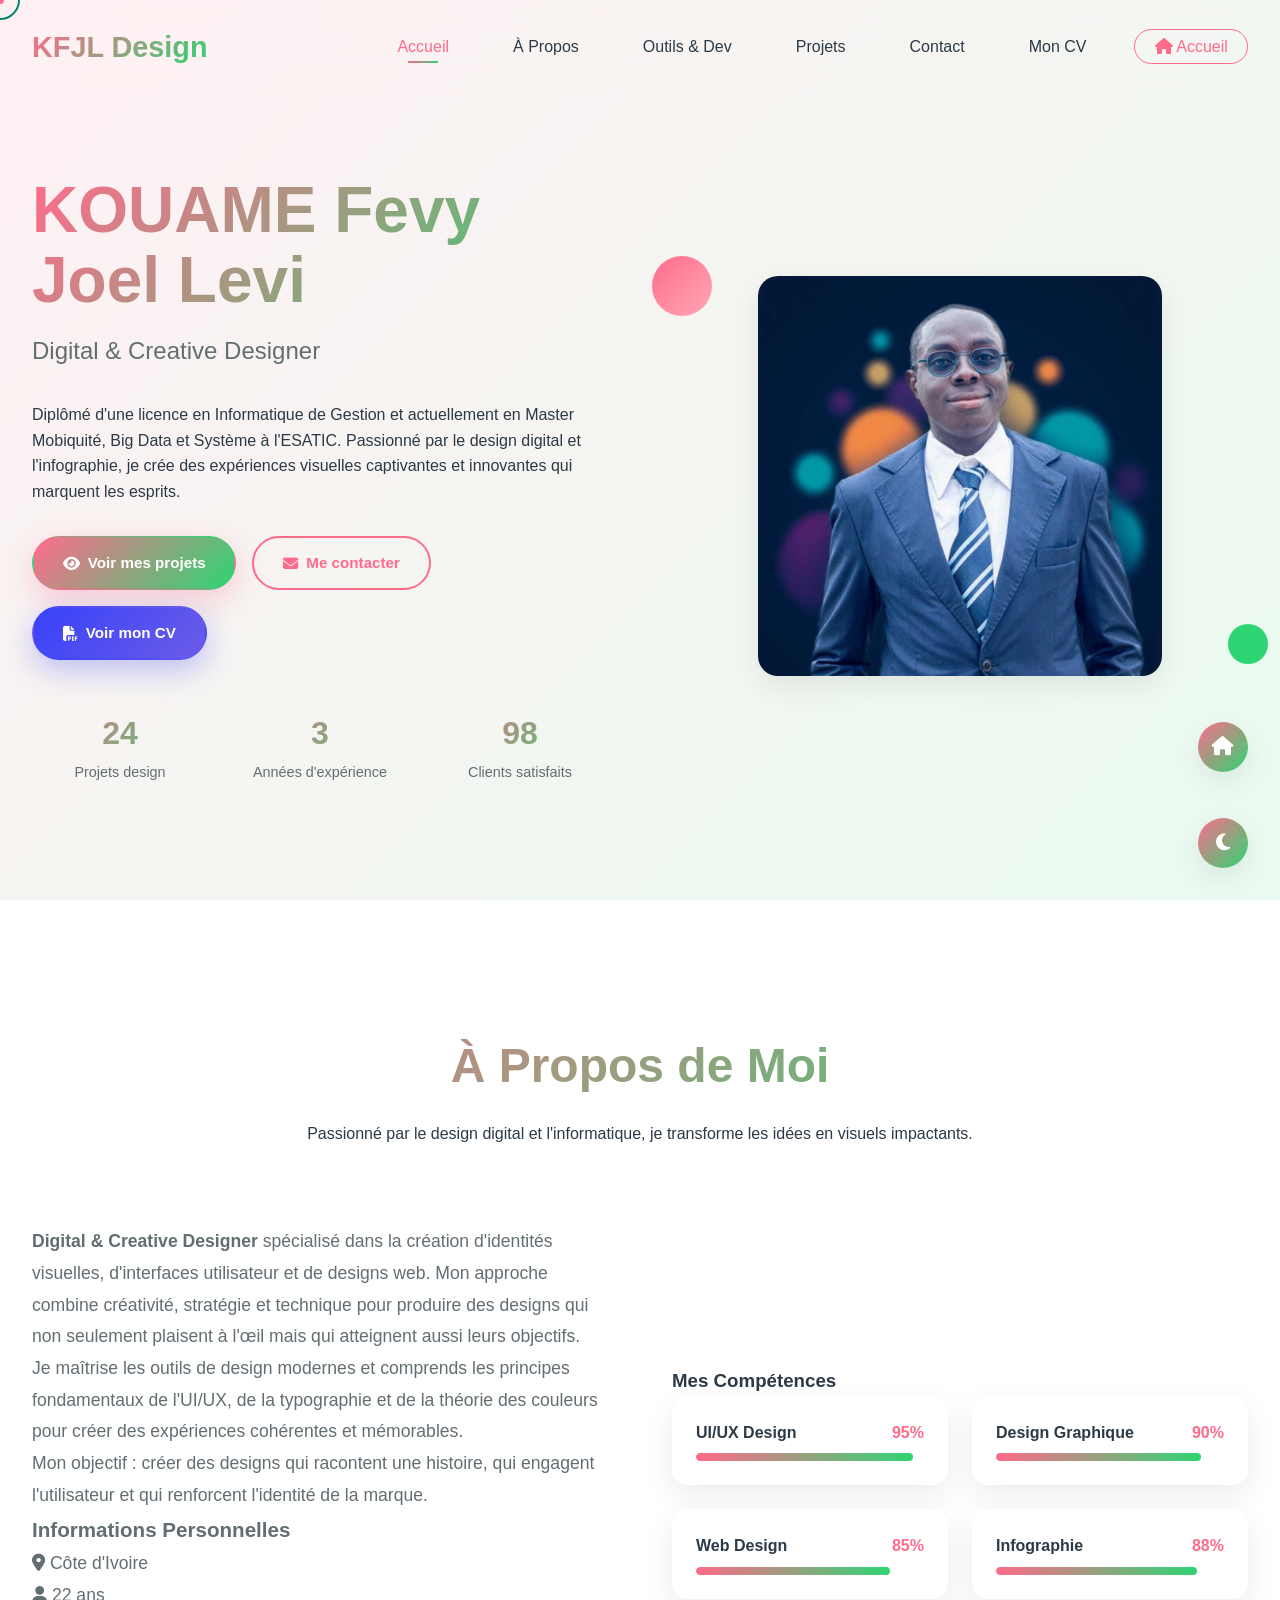
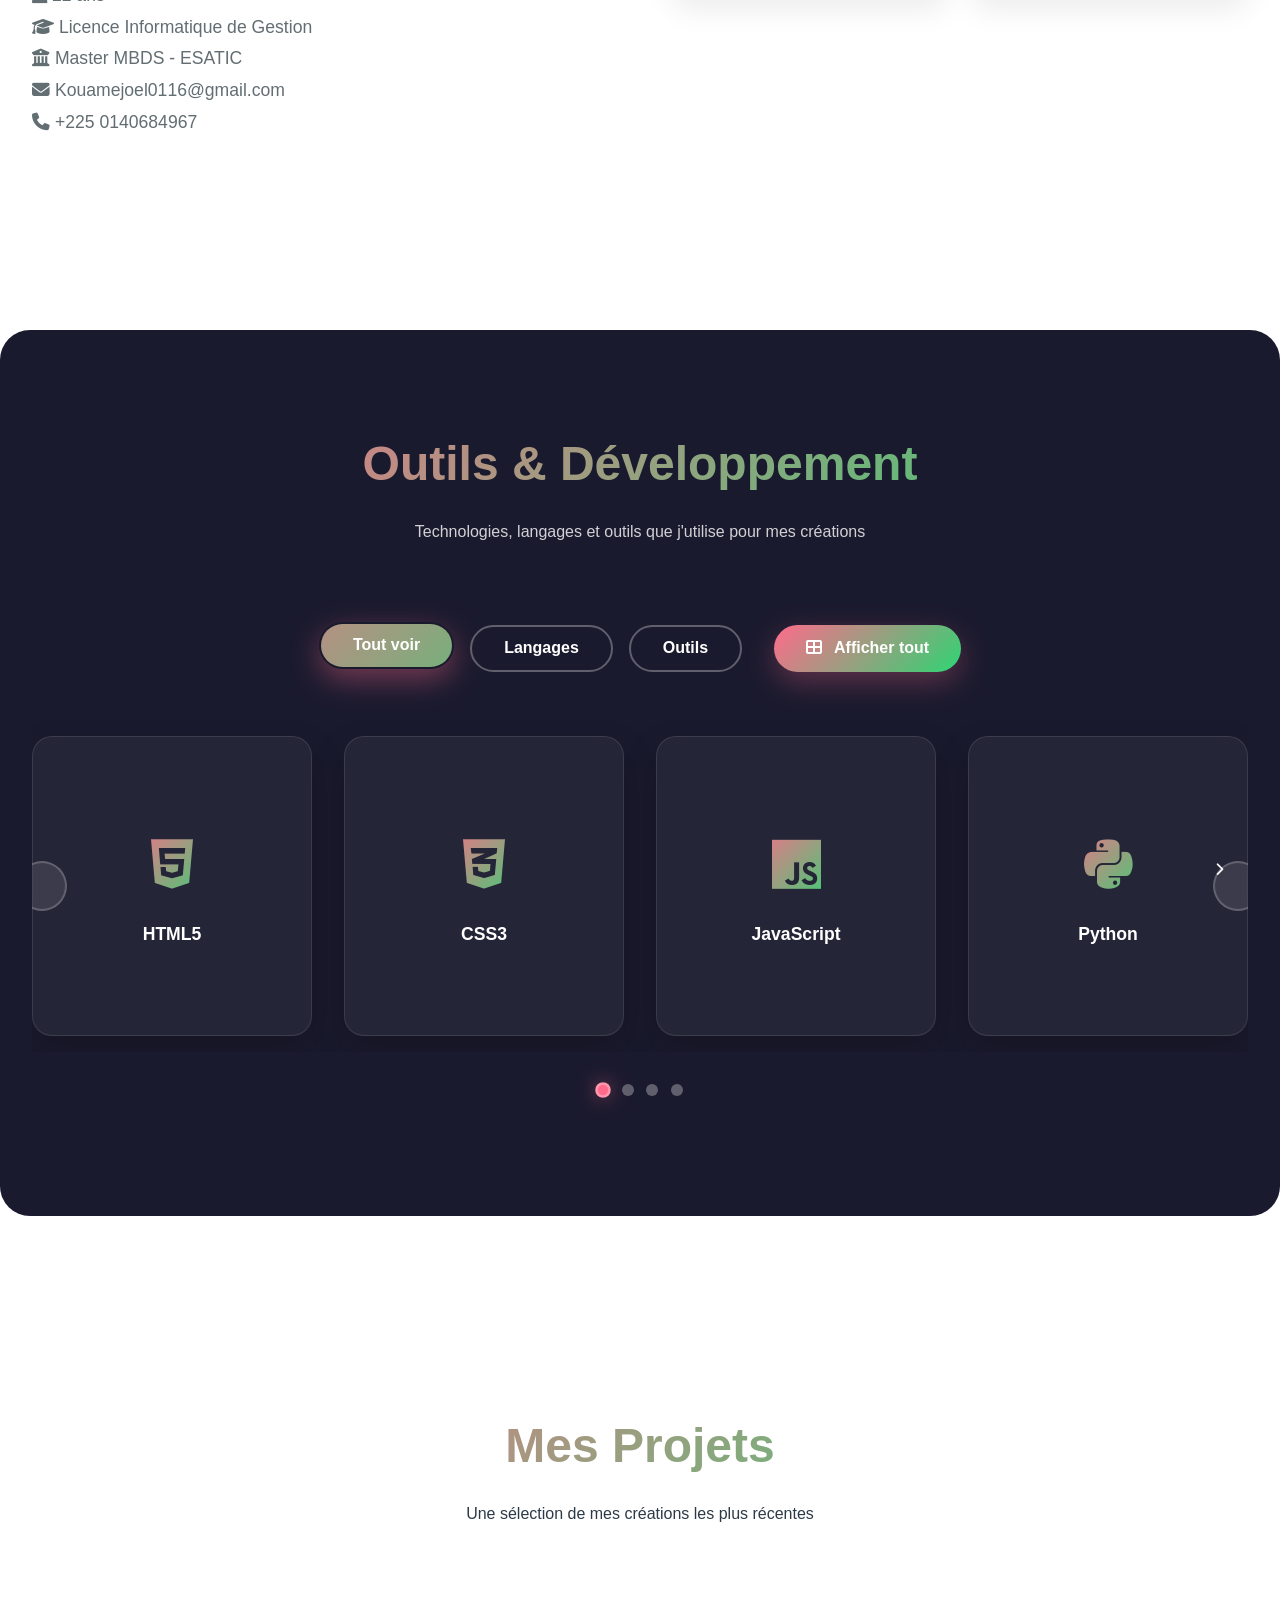
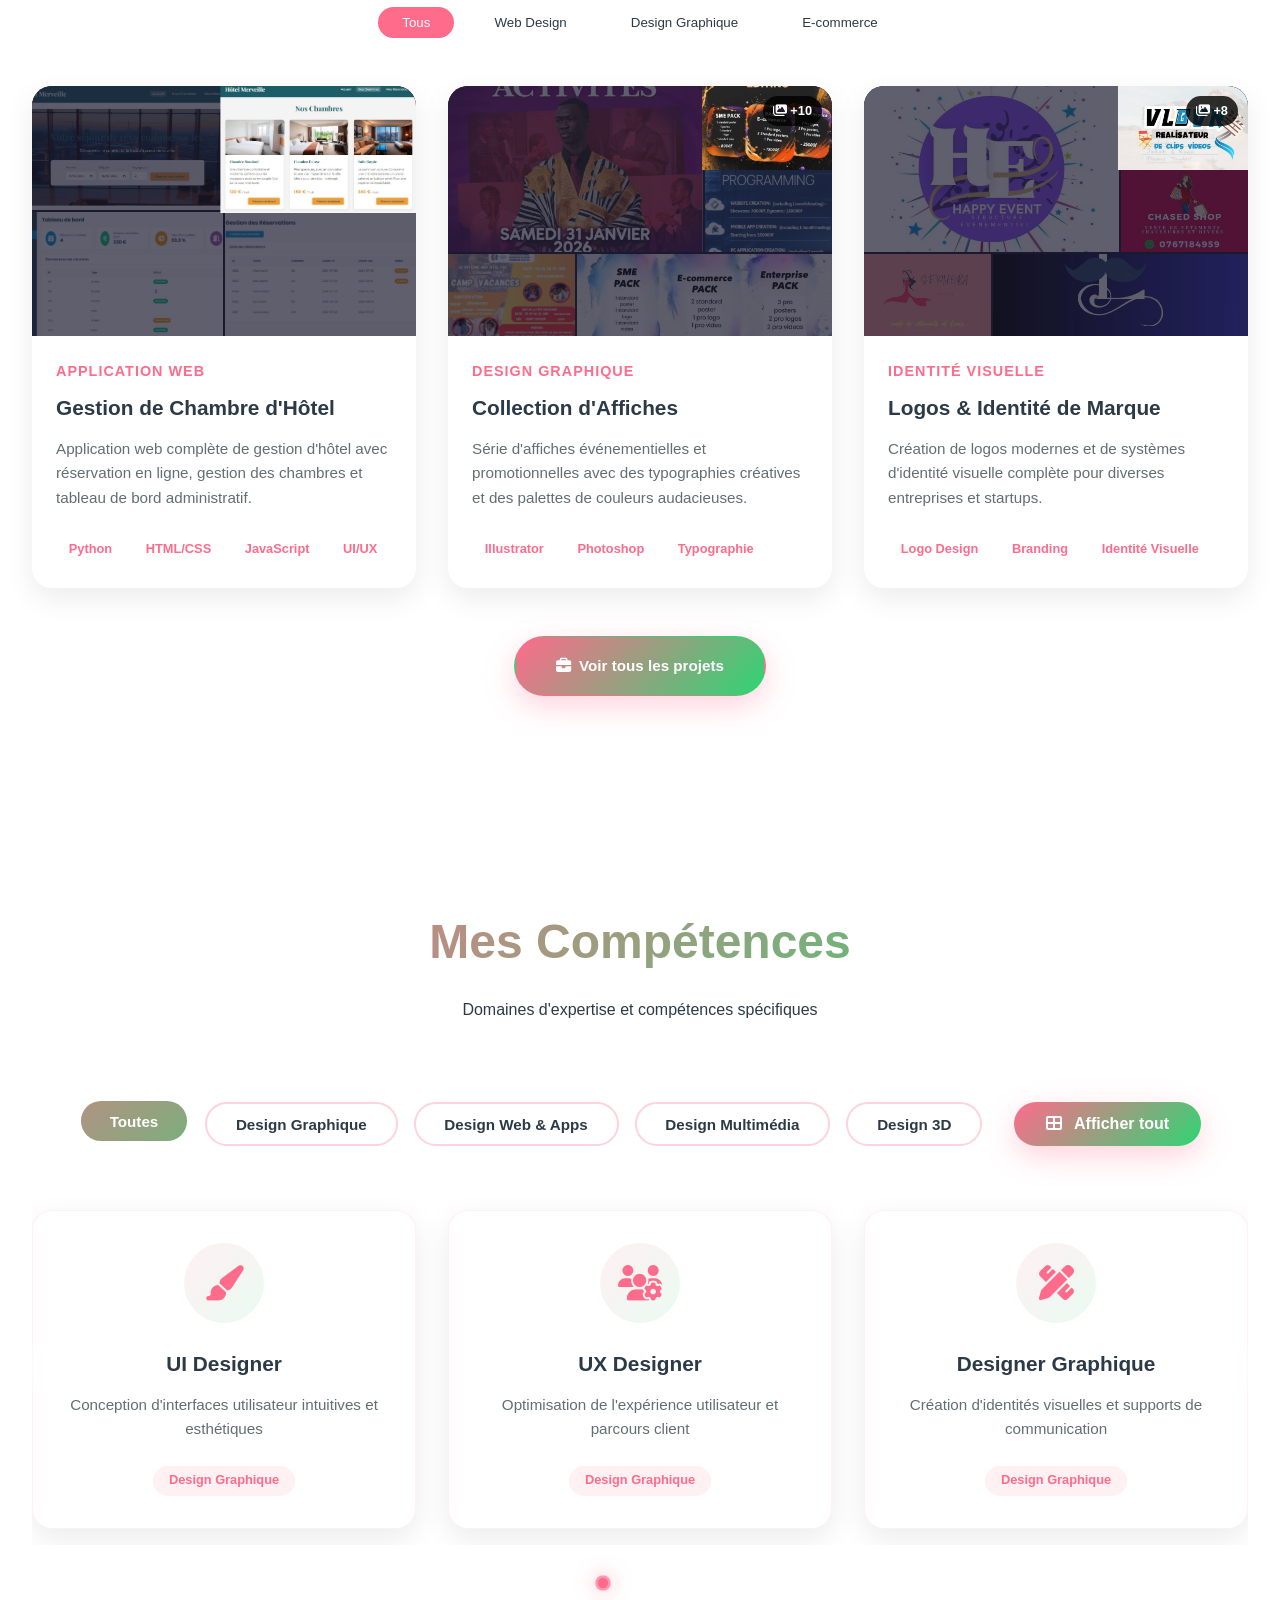
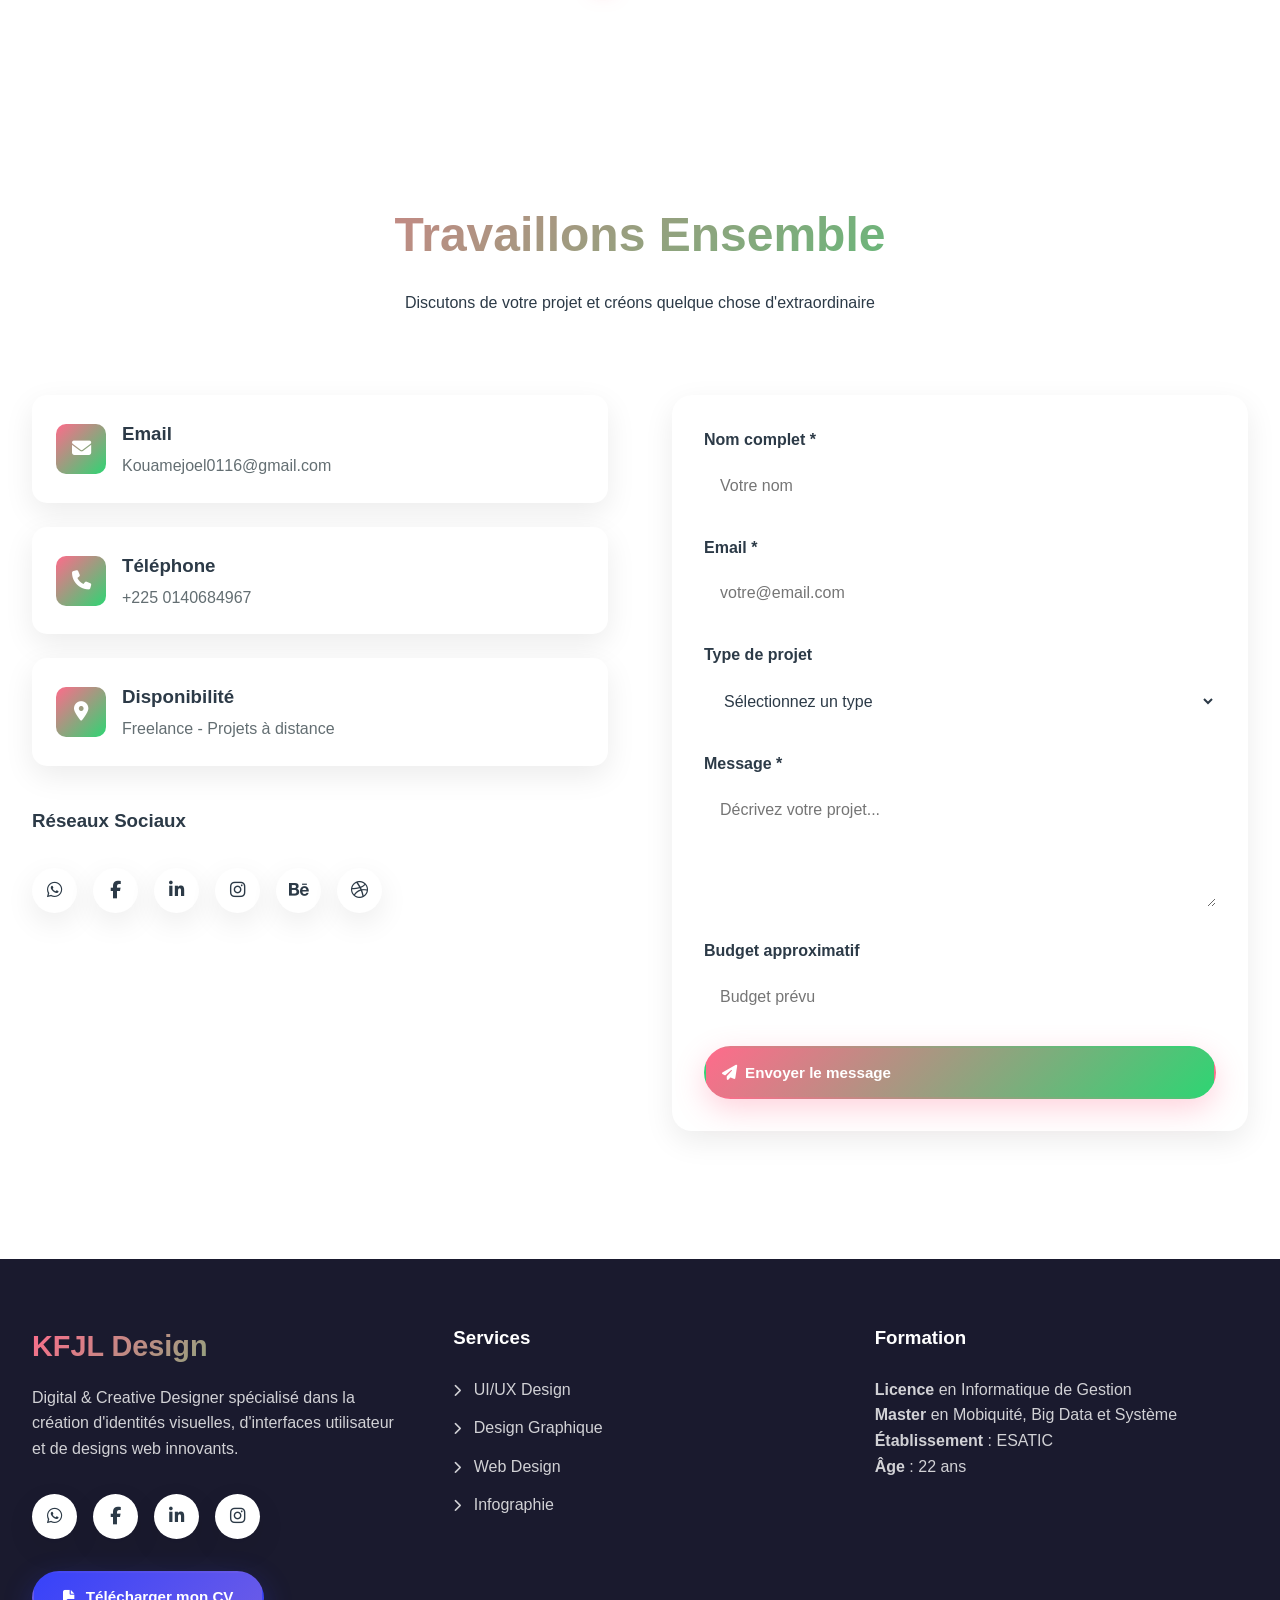
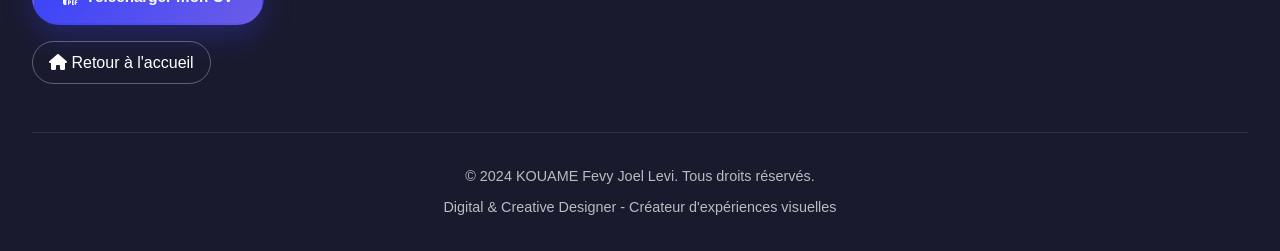
==== commit b2d68033: "ajout de mon nouveau projet" ====
--- a/portfolio_designer/portfolio-design.html
+++ b/portfolio_designer/portfolio-design.html
@@ -8,10 +8,17 @@
     <link rel="stylesheet" href="css/responsive.css">
     <link rel="stylesheet" href="css/gallery.css">
     <link rel="stylesheet" href="https://cdnjs.cloudflare.com/ajax/libs/font-awesome/6.4.0/css/all.min.css">
+    
+    <!-- Script pour gérer le retour à l'accueil -->
+    <script>
+        window.addEventListener('pageshow', function(event) {
+            if (event.persisted) {
+                window.location.reload();
+            }
+        });
+    </script>
 </head>
 <body>
-
-    <!-- <div class="transition-screen" id="transitionScreen">...</div> -->
 
     <!-- Scroll Progress -->
     <div class="scroll-progress" id="scrollProgress"></div>
@@ -20,6 +27,38 @@
     <button class="back-to-top" id="backToTop">
         <i class="fas fa-chevron-up"></i>
     </button>
+    
+    <!-- Bouton retour à l'accueil -->
+    <button class="home-button" id="homeButton" onclick="window.location.href='../index.html'" style="position: fixed; bottom: 8rem; right: 2rem; width: 50px; height: 50px; border-radius: 50%; background: linear-gradient(135deg, var(--primary), var(--secondary)); display: flex; align-items: center; justify-content: center; z-index: 100; box-shadow: var(--shadow); border: none; color: white; font-size: 1.2rem; cursor: pointer; transition: all 0.3s ease;">
+        <i class="fas fa-home"></i>
+    </button>
+    
+    <style>
+        .home-button:hover {
+            transform: scale(1.1) rotate(360deg);
+            box-shadow: 0 15px 30px rgba(255, 107, 139, 0.4);
+        }
+        
+        @media (max-width: 768px) {
+            .home-button {
+                bottom: 7rem;
+                right: 1rem;
+                width: 45px;
+                height: 45px;
+                font-size: 1rem;
+            }
+        }
+        
+        @media (max-width: 480px) {
+            .home-button {
+                bottom: 6rem;
+                right: 0.8rem;
+                width: 40px;
+                height: 40px;
+                font-size: 0.9rem;
+            }
+        }
+    </style>
 
     <!-- Theme Toggle -->
     <button class="theme-toggle" id="themeToggle">
@@ -48,6 +87,10 @@
                 <li><a href="#projects">Projets</a></li>
                 <li><a href="#contact">Contact</a></li>
                 <li><a href="#" id="cvButton">Mon CV</a></li>
+                <!-- Lien pour retourner à l'accueil -->
+                <li><a href="../index.html" class="home-link" style="color: var(--primary); border: 1px solid var(--primary); border-radius: 50px; padding: 0.5rem 1.2rem;">
+                    <i class="fas fa-home"></i> Accueil
+                </a></li>
             </ul>
         </div>
     </nav>
@@ -919,6 +962,12 @@
                         <a href="#" class="btn btn-cv" id="footerCvButton" style="color: white;">
                             <i class="fas fa-file-pdf"></i>
                             Télécharger mon CV
+                        </a>
+                    </div>
+                    
+                    <div style="margin-top: 1rem;">
+                        <a href="../index.html" style="color: white; text-decoration: none; border: 1px solid rgba(255,255,255,0.3); padding: 0.5rem 1rem; border-radius: 50px; display: inline-block;">
+                            <i class="fas fa-home"></i> Retour à l'accueil
                         </a>
                     </div>
                 </div>
@@ -975,5 +1024,46 @@
     <script src="js/main.js"></script>
     <script src="js/animations.js"></script>
     <script src="js/gallery.js"></script>
+    
+    <!-- Script pour gérer le retour à l'accueil -->
+    <script>
+        document.addEventListener('DOMContentLoaded', function() {
+            // Gestion du bouton home flottant
+            const homeButton = document.getElementById('homeButton');
+            if (homeButton) {
+                homeButton.addEventListener('click', function() {
+                    document.body.style.transition = 'opacity 0.3s ease';
+                    document.body.style.opacity = '0';
+                    
+                    setTimeout(() => {
+                        window.location.href = '../index.html';
+                    }, 300);
+                });
+            }
+            
+            // Gestion des liens de retour à l'accueil
+            const homeLinks = document.querySelectorAll('a[href="../index.html"], .home-link');
+            homeLinks.forEach(link => {
+                link.addEventListener('click', function(e) {
+                    e.preventDefault();
+                    const href = this.getAttribute('href');
+                    
+                    document.body.style.transition = 'opacity 0.3s ease';
+                    document.body.style.opacity = '0';
+                    
+                    setTimeout(() => {
+                        window.location.href = href;
+                    }, 300);
+                });
+            });
+            
+            // Animation d'entrée
+            document.body.style.opacity = '0';
+            setTimeout(() => {
+                document.body.style.transition = 'opacity 0.5s ease';
+                document.body.style.opacity = '1';
+            }, 100);
+        });
+    </script>
 </body>
 </html>
--- a/portfolio_designer/css/style.css
+++ b/portfolio_designer/css/style.css
@@ -1834,4 +1834,19 @@
     transform: scale(1.3);
     border-color: rgba(255, 255, 255, 0.3);
     box-shadow: 0 0 15px rgba(255, 107, 139, 0.5);
-}+}
+
+.home-button:hover {
+        transform: scale(1.1) rotate(360deg);
+        box-shadow: 0 15px 30px rgba(var(--primary), 0.4);
+    }
+    
+    @media (max-width: 768px) {
+        .home-button {
+            bottom: 7rem;
+            right: 1rem;
+            width: 45px;
+            height: 45px;
+            font-size: 1rem;
+        }
+    }
